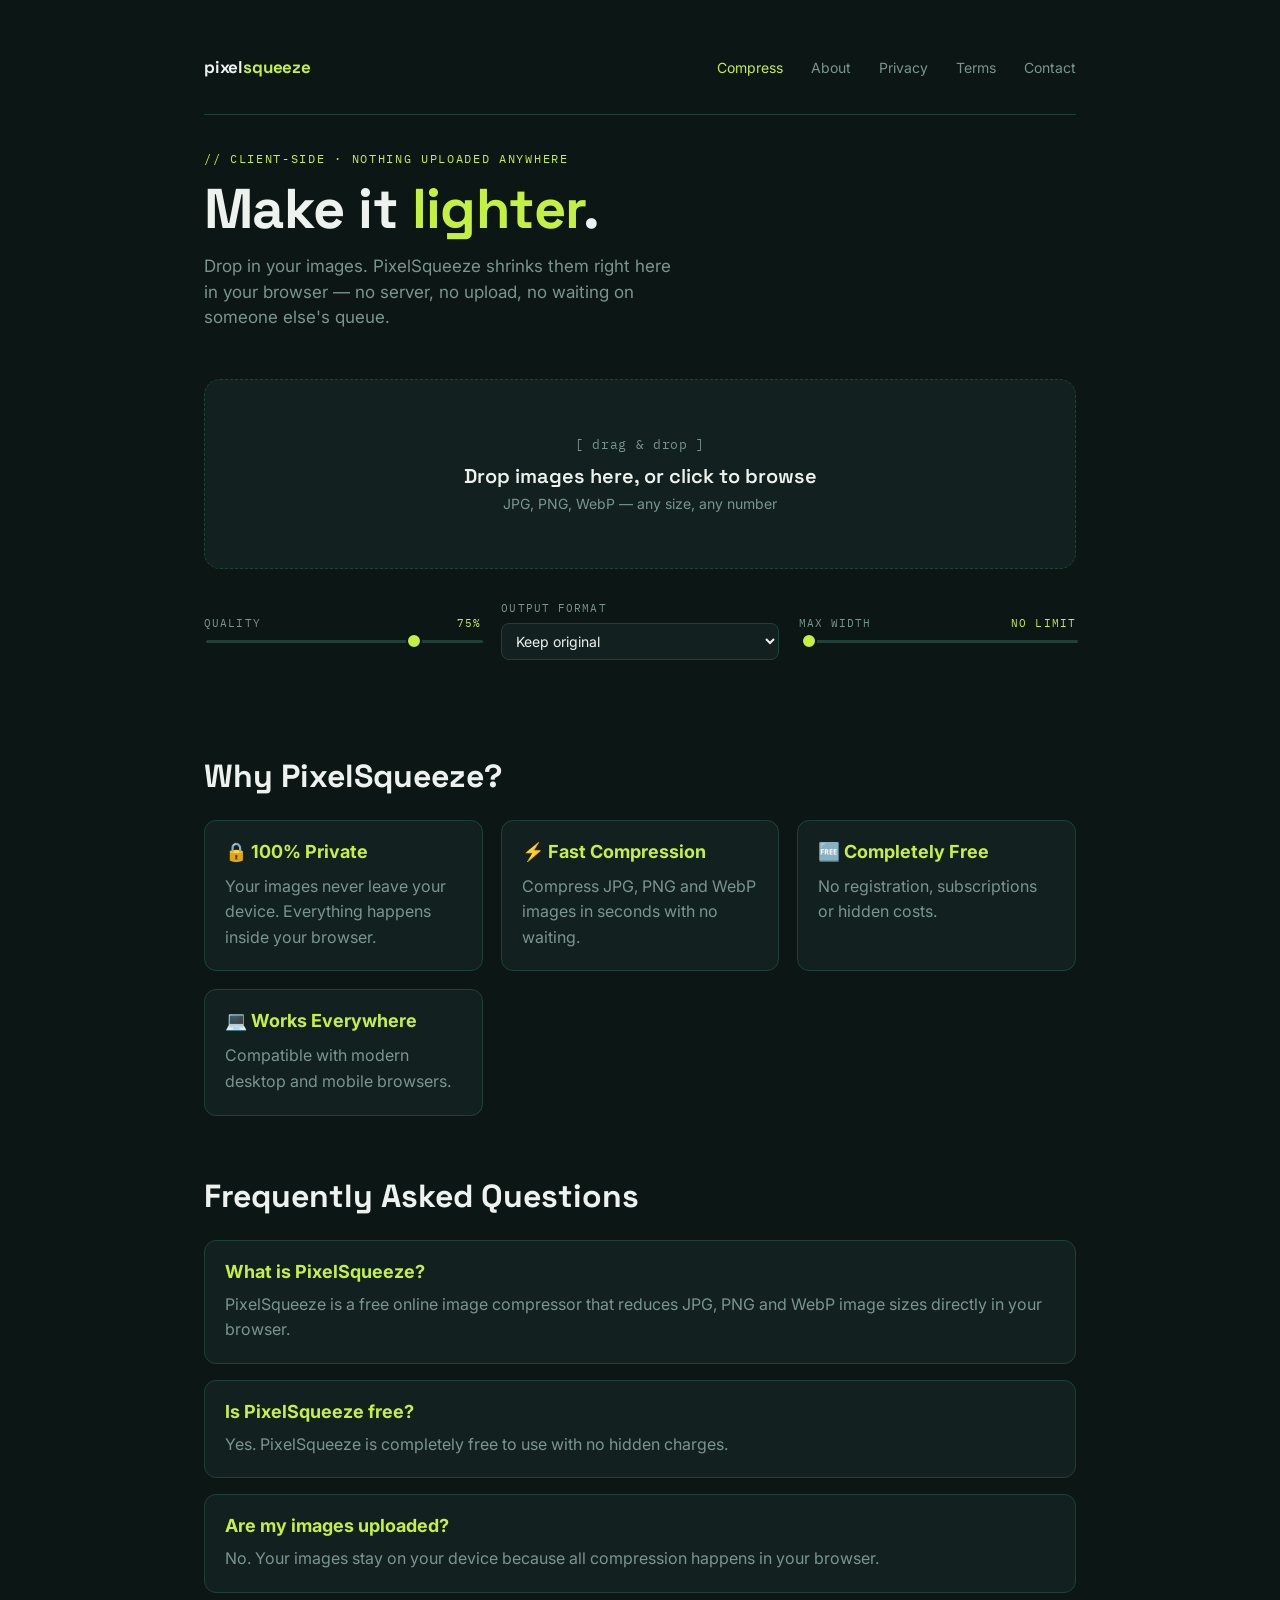
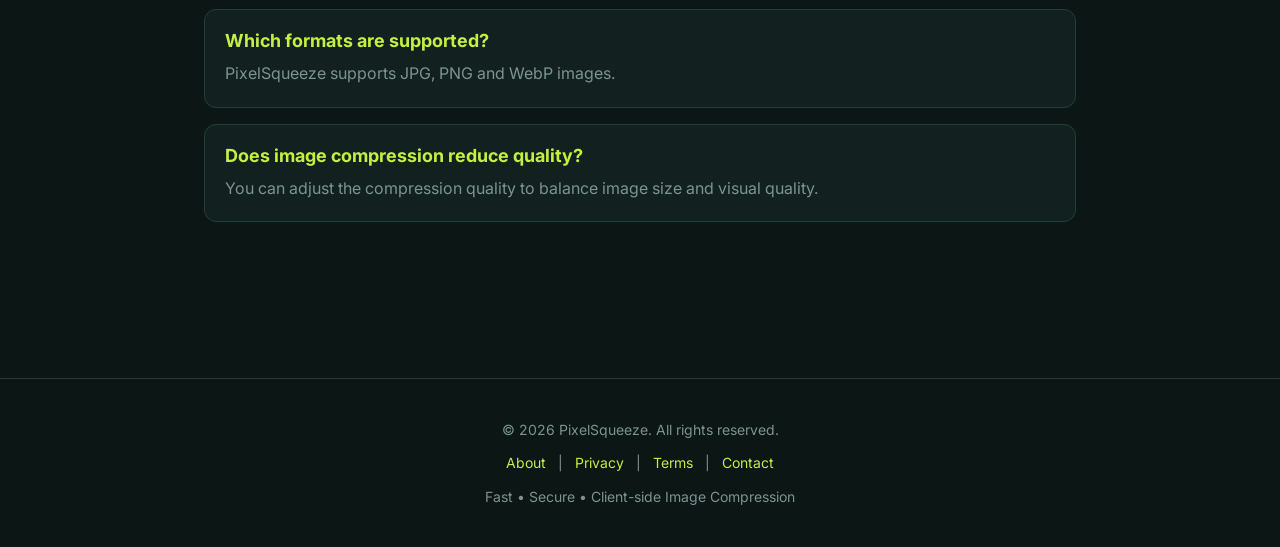
==== index.html @ 5112c1cd "Add Why PixelSqueeze section" ====
<!DOCTYPE html>
<html lang="en">
<head>
  <link rel="icon" type="image/png" href="favicon.png">
<meta charset="UTF-8">
<meta name="viewport" content="width=device-width, initial-scale=1.0">
<title>Free Image Compressor Online | Compress JPG, PNG & WebP - PixelSqueeze</title>
<meta name="description" content="Compress JPG, PNG and WebP images online for free. Fast, secure, client-side image compression with no uploads. Reduce image size instantly using PixelSqueeze.">
<meta name="keywords" content="image compressor, compress image, JPG compressor, PNG compressor, WebP compressor, online image compressor, free image compressor">

<meta name="robots" content="index, follow">

<link rel="canonical" href="https://pixelsqueeze.pages.dev/">
<meta property="og:title" content="Free Image Compressor Online | PixelSqueeze">
<meta property="og:description" content="Compress JPG, PNG & WebP images instantly. Free, secure, client-side image compression.">
<meta property="og:type" content="website">
<meta property="og:url" content="https://pixelsqueeze.pages.dev/">
<meta name="twitter:card" content="summary_large_image">
<meta name="twitter:title" content="Free Image Compressor Online | PixelSqueeze">
<meta name="twitter:description" content="Compress JPG, PNG & WebP images instantly. Free, secure, client-side image compression.">
<meta name="twitter:image" content="https://pixelsqueeze.pages.dev/og-image.png">


<link rel="preconnect" href="https://fonts.googleapis.com">
<link href="https://fonts.googleapis.com/css2?family=Space+Grotesk:wght@400;500;600;700&family=Inter:wght@400;500;600&family=IBM+Plex+Mono:wght@400;500;600&display=swap" rel="stylesheet">
  <!-- Google tag (gtag.js) -->
<script async src="https://www.googletagmanager.com/gtag/js?id=G-GS8LJPZ0DH"></script>
<script>
  window.dataLayer = window.dataLayer || [];
  function gtag(){dataLayer.push(arguments);}
  gtag('js', new Date());

  gtag('config', 'G-GS8LJPZ0DH');
</script>
<style>
  :root{
    --bg:#0b1615;
    --surface:#12211f;
    --surface-2:#182b28;
    --border:#22403a;
    --text:#eef2ee;
    --muted:#7c9490;
    --accent:#c4f042;
    --accent-dim:#8fae2e;
    --coral:#ff6b5e;
  }
  *{box-sizing:border-box;}
  html,body{margin:0;padding:0;}
  body{
    background:var(--bg);
    color:var(--text);
    font-family:'Inter',sans-serif;
    min-height:100vh;
    -webkit-font-smoothing:antialiased;
  }
  ::selection{background:var(--accent);color:#0b1615;}

  .wrap{max-width:920px;margin:0 auto;padding:56px 24px 80px;}

  nav{
    display:flex;
    justify-content:space-between;
    align-items:center;
    padding-bottom:36px;
    margin-bottom:36px;
    border-bottom:1px solid var(--border);
  }
  .brand{
    font-family:'Space Grotesk',sans-serif;
    font-weight:700;
    font-size:17px;
    letter-spacing:-0.01em;
    text-decoration:none;
    color:var(--text);
  }
  .brand span{color:var(--accent);}
  .nav-links{display:flex;gap:28px;}
  .nav-links a{
    color:var(--muted);
    text-decoration:none;
    font-size:14px;
    transition:color .15s ease;
  }
  .nav-links a:hover{color:var(--text);}
  .nav-links a.active{color:var(--accent);}

  header{margin-bottom:48px;}
  .eyebrow{
    font-family:'IBM Plex Mono',monospace;
    font-size:12px;
    letter-spacing:.14em;
    text-transform:uppercase;
    color:var(--accent);
    margin-bottom:14px;
  }
  h1{
    font-family:'Space Grotesk',sans-serif;
    font-weight:700;
    font-size:clamp(36px,6vw,56px);
    line-height:1.02;
    margin:0 0 14px;
    letter-spacing:-0.01em;
  }
  h1 em{
    font-style:normal;
    color:var(--accent);
  }
  .sub{
    color:var(--muted);
    font-size:17px;
    line-height:1.5;
    max-width:480px;
  }

  .dropzone{
    border:1.5px dashed var(--border);
    border-radius:16px;
    background:var(--surface);
    padding:56px 24px;
    text-align:center;
    cursor:pointer;
    transition:border-color .2s ease, background .2s ease;
    position:relative;
  }
  .dropzone.drag{
    border-color:var(--accent);
    background:var(--surface-2);
  }
  .dropzone input{display:none;}
  .drop-icon{
    font-family:'IBM Plex Mono',monospace;
    font-size:13px;
    color:var(--muted);
    letter-spacing:.05em;
  }
  .drop-title{
    font-family:'Space Grotesk',sans-serif;
    font-size:20px;
    font-weight:600;
    margin:10px 0 6px;
  }
  .drop-sub{color:var(--muted);font-size:14px;}

  .controls{
    display:flex;
    align-items:center;
    gap:20px;
    margin:32px 0 8px;
    flex-wrap:wrap;
  }
  .control-group{display:flex;flex-direction:column;gap:8px;flex:1;min-width:200px;}
  .control-label{
    font-family:'IBM Plex Mono',monospace;
    font-size:11px;
    text-transform:uppercase;
    letter-spacing:.1em;
    color:var(--muted);
    display:flex;
    justify-content:space-between;
  }
  .control-label span.val{color:var(--accent);}
  input[type=range]{
    -webkit-appearance:none;
    width:100%;
    height:3px;
    background:var(--border);
    border-radius:2px;
    outline:none;
  }
  input[type=range]::-webkit-slider-thumb{
    -webkit-appearance:none;
    width:16px;height:16px;
    border-radius:50%;
    background:var(--accent);
    cursor:pointer;
    border:2px solid var(--bg);
  }
  select{
    background:var(--surface);
    color:var(--text);
    border:1px solid var(--border);
    border-radius:8px;
    padding:8px 10px;
    font-family:'Inter',sans-serif;
    font-size:14px;
  }

  .results{margin-top:36px;display:flex;flex-direction:column;gap:14px;}

  .card{
    background:var(--surface);
    border:1px solid var(--border);
    border-radius:14px;
    padding:20px;
  }
  .card-top{
    display:flex;
    justify-content:space-between;
    align-items:flex-start;
    gap:16px;
    margin-bottom:14px;
  }
  .fname{
    font-size:14px;
    font-weight:500;
    word-break:break-all;
  }
  .fname-sub{color:var(--muted);font-size:12px;margin-top:2px;}

  .scale{
    display:flex;
    align-items:baseline;
    gap:10px;
    font-family:'IBM Plex Mono',monospace;
  }
  .scale .before{
    color:var(--muted);
    text-decoration:line-through;
    font-size:15px;
  }
  .scale .arrow{color:var(--muted);font-size:14px;}
  .scale .after{
    color:var(--accent);
    font-size:22px;
    font-weight:600;
  }
  .pct-badge{
    font-family:'IBM Plex Mono',monospace;
    font-size:12px;
    background:rgba(196,240,66,0.12);
    color:var(--accent);
    padding:4px 9px;
    border-radius:100px;
    white-space:nowrap;
  }

  .bar-track{
    height:8px;
    background:var(--border);
    border-radius:6px;
    overflow:hidden;
    margin-bottom:14px;
  }
  .bar-fill{
    height:100%;
    background:linear-gradient(90deg,var(--accent-dim),var(--accent));
    border-radius:6px;
    width:0%;
    transition:width 1s cubic-bezier(.16,1,.3,1);
  }

  .card-actions{display:flex;gap:10px;align-items:center;justify-content:space-between;}
  .status{
    font-family:'IBM Plex Mono',monospace;
    font-size:12px;
    color:var(--muted);
  }
  .status.working{color:var(--accent);}
  .status.working::after{
    content:'';
    display:inline-block;
    width:6px;height:6px;
    background:var(--accent);
    border-radius:50%;
    margin-left:6px;
    animation:pulse 1s infinite ease-in-out;
  }
  @keyframes pulse{0%,100%{opacity:.2;}50%{opacity:1;}}

  button.dl{
    background:var(--accent);
    color:#0b1615;
    border:none;
    border-radius:8px;
    padding:9px 16px;
    font-family:'Inter',sans-serif;
    font-weight:600;
    font-size:13px;
    cursor:pointer;
    transition:transform .12s ease;
  }
  button.dl:hover{transform:translateY(-1px);}
  button.dl:disabled{
    background:var(--border);
    color:var(--muted);
    cursor:not-allowed;
    transform:none;
  }

  .summary-bar{
    display:none;
    margin-top:28px;
    padding:18px 20px;
    background:var(--surface-2);
    border:1px solid var(--border);
    border-radius:14px;
    align-items:center;
    justify-content:space-between;
    flex-wrap:wrap;
    gap:12px;
  }
  .summary-bar.show{display:flex;}
  .summary-text{font-size:14px;color:var(--muted);}
  .summary-text b{color:var(--accent);font-family:'IBM Plex Mono',monospace;}
  .dl-all{
    background:transparent;
    border:1px solid var(--accent);
    color:var(--accent);
    border-radius:8px;
    padding:9px 16px;
    font-family:'Inter',sans-serif;
    font-weight:600;
    font-size:13px;
    cursor:pointer;
  }

 
  

  @media (prefers-reduced-motion: reduce){
    .bar-fill{transition:none;}
    .status.working::after{animation:none;}
  }
  .why{
  margin:60px 0;
}

.why h2{
  font-family:'Space Grotesk',sans-serif;
  font-size:32px;
  margin-bottom:24px;
}

.why-grid{
  display:grid;
  grid-template-columns:repeat(auto-fit,minmax(220px,1fr));
  gap:18px;
}

.why-card{
  background:var(--surface);
  border:1px solid var(--border);
  border-radius:12px;
  padding:20px;
}

.why-card h3{
  margin:0 0 12px;
  color:var(--accent);
  font-size:18px;
}

.why-card p{
  margin:0;
  color:var(--muted);
  line-height:1.6;
}
   .faq{
  margin-top:60px;
}

.faq h2{
  font-family:'Space Grotesk',sans-serif;
  font-size:32px;
  margin-bottom:24px;
}

.faq-item{
  background:var(--surface);
  border:1px solid var(--border);
  border-radius:12px;
  padding:20px;
  margin-bottom:16px;
}

.faq-item h3{
  margin:0 0 10px;
  color:var(--accent);
  font-size:18px;
}

.faq-item p{
  margin:0;
  color:var(--muted);
  line-height:1.6;
}
footer{
  margin-top:60px;
  padding:30px 20px;
  border-top:1px solid var(--border);
  text-align:center;
  color:var(--muted);
  font-size:14px;
  font-family:'Inter',sans-serif;
  line-height:1.8;
}

footer p{
  margin:8px 0;
}

footer a{
  color:var(--accent);
  text-decoration:none;
  margin:0 8px;
  transition:color .2s ease;
}

footer a:hover{
  color:#ffffff;
}

</style>
<script type="application/ld+json">
{
  "@context": "https://schema.org",
  "@type": "WebSite",
  "name": "PixelSqueeze",
  "url": "https://pixelsqueeze.pages.dev/",
  "description": "Free online image compressor for JPG, PNG and WebP images.",
  "potentialAction": {
    "@type": "SearchAction",
    "target": "https://pixelsqueeze.pages.dev/",
    "query-input": "required name=search_term_string"
  }
}
</script>
<meta property="og:title" content="PixelSqueeze - Free Image Compressor">
<meta property="og:description" content="Compress JPG, PNG and WebP images instantly. 100% client-side, secure and free.">
<meta property="og:image" content="https://pixelsqueeze.pages.dev/og-image.png">
<meta property="og:url" content="https://pixelsqueeze.pages.dev/">
<meta property="og:type" content="website">

<meta name="twitter:card" content="summary_large_image">
<meta name="twitter:title" content="PixelSqueeze - Free Image Compressor">
<meta name="twitter:description" content="Compress images instantly without uploading them.">
<meta name="twitter:image" content="https://pixelsqueeze.pages.dev/og-image.png">

</head>
<body>
<div class="wrap">

  <nav>
    <a href="index.html" class="brand">pixel<span>squeeze</span></a>
    <div class="nav-links">
      <a href="index.html" class="active">Compress</a>
      <a href="about.html">About</a>
      <a href="privacy.html">Privacy</a>
      <a href="terms.html">Terms</a>
      <a href="contact.html">Contact</a>
    </div>
  </nav>

  <header>
    <div class="eyebrow">// client-side · nothing uploaded anywhere</div>
    <h1>Make it <em>lighter</em>.</h1>
    <p class="sub">Drop in your images. PixelSqueeze shrinks them right here in your browser — no server, no upload, no waiting on someone else's queue.</p>
  </header>

  <div class="dropzone" id="dropzone">
    <input type="file" id="fileInput" accept="image/*" multiple>
    <div class="drop-icon">[ drag &amp; drop ]</div>
    <div class="drop-title">Drop images here, or click to browse</div>
    <div class="drop-sub">JPG, PNG, WebP — any size, any number</div>
  </div>

  <div class="controls">
    <div class="control-group">
      <label class="control-label">Quality <span class="val" id="qualityVal">75%</span></label>
      <input type="range" id="quality" min="10" max="95" value="75">
    </div>
    <div class="control-group">
      <label class="control-label">Output format</label>
      <select id="format">
        <option value="auto">Keep original</option>
        <option value="image/jpeg">JPG</option>
        <option value="image/webp">WebP</option>
        <option value="image/png">PNG</option>
      </select>
    </div>
    <div class="control-group">
      <label class="control-label">Max width <span class="val" id="widthVal">No limit</span></label>
      <input type="range" id="maxWidth" min="0" max="4000" step="100" value="0">
    </div>
  </div>

  <div class="results" id="results"></div>

  <div class="summary-bar" id="summaryBar">
    <div class="summary-text">Total saved: <b id="totalSaved">0 KB</b> across <b id="totalCount">0</b> images</div>
    <button class="dl-all" id="dlAll">Download all</button>
  </div>


  <section class="why">
  <h2>Why PixelSqueeze?</h2>

  <div class="why-grid">
    <div class="why-card">
      <h3>🔒 100% Private</h3>
      <p>Your images never leave your device. Everything happens inside your browser.</p>
    </div>

    <div class="why-card">
      <h3>⚡ Fast Compression</h3>
      <p>Compress JPG, PNG and WebP images in seconds with no waiting.</p>
    </div>

    <div class="why-card">
      <h3>🆓 Completely Free</h3>
      <p>No registration, subscriptions or hidden costs.</p>
    </div>

    <div class="why-card">
      <h3>💻 Works Everywhere</h3>
      <p>Compatible with modern desktop and mobile browsers.</p>
    </div>
  </div>
</section>

  <section class="faq">

  <h2>Frequently Asked Questions</h2>

  <div class="faq-item">
    <h3>What is PixelSqueeze?</h3>
    <p>PixelSqueeze is a free online image compressor that reduces JPG, PNG and WebP image sizes directly in your browser.</p>
  </div>

  <div class="faq-item">
    <h3>Is PixelSqueeze free?</h3>
    <p>Yes. PixelSqueeze is completely free to use with no hidden charges.</p>
  </div>

  <div class="faq-item">
    <h3>Are my images uploaded?</h3>
    <p>No. Your images stay on your device because all compression happens in your browser.</p>
  </div>

  <div class="faq-item">
    <h3>Which formats are supported?</h3>
    <p>PixelSqueeze supports JPG, PNG and WebP images.</p>
  </div>

  <div class="faq-item">
    <h3>Does image compression reduce quality?</h3>
    <p>You can adjust the compression quality to balance image size and visual quality.</p>
  </div>
</section>

</div>

<script>
const dropzone = document.getElementById('dropzone');
const fileInput = document.getElementById('fileInput');
const results = document.getElementById('results');
const qualitySlider = document.getElementById('quality');
const qualityVal = document.getElementById('qualityVal');
const formatSelect = document.getElementById('format');
const maxWidthSlider = document.getElementById('maxWidth');
const widthVal = document.getElementById('widthVal');
const summaryBar = document.getElementById('summaryBar');
const totalSaved = document.getElementById('totalSaved');
const totalCount = document.getElementById('totalCount');
const dlAll = document.getElementById('dlAll');

let processed = []; // {name, blob, url}

qualitySlider.addEventListener('input', () => {
  qualityVal.textContent = qualitySlider.value + '%';
});
maxWidthSlider.addEventListener('input', () => {
  widthVal.textContent = maxWidthSlider.value == 0 ? 'No limit' : maxWidthSlider.value + 'px';
});

dropzone.addEventListener('click', () => fileInput.click());
dropzone.addEventListener('dragover', e => { e.preventDefault(); dropzone.classList.add('drag'); });
dropzone.addEventListener('dragleave', () => dropzone.classList.remove('drag'));
dropzone.addEventListener('drop', e => {
  e.preventDefault();
  dropzone.classList.remove('drag');
  handleFiles(e.dataTransfer.files);
});
fileInput.addEventListener('change', e => handleFiles(e.target.files));

function formatBytes(bytes){
  if (bytes < 1024) return bytes + ' B';
  if (bytes < 1024*1024) return (bytes/1024).toFixed(1) + ' KB';
  return (bytes/(1024*1024)).toFixed(2) + ' MB';
}

function handleFiles(files){
  [...files].forEach(file => {
    if (!file.type.startsWith('image/')) return;
    createCard(file);
  });
}

function createCard(file){
  const card = document.createElement('div');
  card.className = 'card';
  const id = 'img_' + Math.random().toString(36).slice(2,9);
  card.id = id;
  card.innerHTML = `
    <div class="card-top">
      <div>
        <div class="fname">${file.name}</div>
        <div class="fname-sub">${file.type || 'image'}</div>
      </div>
      <div class="pct-badge" style="display:none">— %</div>
    </div>
    <div class="bar-track"><div class="bar-fill"></div></div>
    <div class="card-actions">
      <div class="status working">compressing</div>
      <button class="dl" disabled>Download</button>
    </div>
  `;
  results.prepend(card);
  compressImage(file, card);
}

function compressImage(file, card){
  const reader = new FileReader();
  reader.onload = e => {
    const img = new Image();
    img.onload = () => {
      let w = img.width, h = img.height;
      const maxW = parseInt(maxWidthSlider.value);
      if (maxW > 0 && w > maxW){
        h = Math.round(h * (maxW / w));
        w = maxW;
      }
      const canvas = document.createElement('canvas');
      canvas.width = w; canvas.height = h;
      const ctx = canvas.getContext('2d');
      ctx.drawImage(img, 0, 0, w, h);

      let outType = formatSelect.value;
      if (outType === 'auto') outType = file.type === 'image/png' ? 'image/png' : 'image/jpeg';
      const quality = outType === 'image/png' ? 1 : parseInt(qualitySlider.value) / 100;

      canvas.toBlob(blob => {
        if (!blob){
          updateCardError(card);
          return;
        }
        finishCard(card, file, blob);
      }, outType, quality);
    };
    img.onerror = () => updateCardError(card);
    img.src = e.target.result;
  };
  reader.readAsDataURL(file);
}

function updateCardError(card){
  card.querySelector('.status').textContent = 'failed to process';
  card.querySelector('.status').classList.remove('working');
}

function finishCard(card, file, blob){
  const before = file.size;
  const after = blob.size;
  const saved = Math.max(0, before - after);
  const pct = before > 0 ? Math.round((saved / before) * 100) : 0;
  const url = URL.createObjectURL(blob);

  card.querySelector('.card-top').innerHTML = `
    <div>
      <div class="fname">${file.name}</div>
      <div class="fname-sub scale">
        <span class="before">${formatBytes(before)}</span>
        <span class="arrow">→</span>
        <span class="after">${formatBytes(after)}</span>
      </div>
    </div>
    <div class="pct-badge">${pct > 0 ? '-' + pct + '%' : 'no change'}</div>
  `;
  const fill = card.querySelector('.bar-fill');
  requestAnimationFrame(() => {
    fill.style.width = Math.max(4, 100 - pct) + '%';
  });

  const status = card.querySelector('.status');
  status.textContent = 'ready';
  status.classList.remove('working');

  const btn = card.querySelector('.dl');
  btn.disabled = false;
  btn.textContent = 'Download';
  btn.addEventListener('click', () => {
    const a = document.createElement('a');
    a.href = url;
    const ext = blob.type.split('/')[1].replace('jpeg','jpg');
    const base = file.name.replace(/\.[^.]+$/, '');
    a.download = `${base}-compressed.${ext}`;
    a.click();
  });

  processed.push({name: file.name, blob, url, saved});
  updateSummary();
}

function updateSummary(){
  if (processed.length === 0) return;
  summaryBar.classList.add('show');
  totalCount.textContent = processed.length;
  const savedBytes = processed.reduce((sum, p) => sum + p.saved, 0);
  totalSaved.textContent = formatBytes(savedBytes);
}

dlAll.addEventListener('click', () => {
  processed.forEach(p => {
    const a = document.createElement('a');
    a.href = p.url;
    const ext = p.blob.type.split('/')[1].replace('jpeg','jpg');
    const base = p.name.replace(/\.[^.]+$/, '');
    a.download = `${base}-compressed.${ext}`;
    a.click();
  });
});
</script>
<script type="application/ld+json">
{
  "@context": "https://schema.org",
  "@type": "FAQPage",
  "mainEntity": [
    {
      "@type": "Question",
      "name": "What is PixelSqueeze?",
      "acceptedAnswer": {
        "@type": "Answer",
        "text": "PixelSqueeze is a free online image compressor that reduces JPG, PNG and WebP image sizes directly in your browser."
      }
    },
    {
      "@type": "Question",
      "name": "Is PixelSqueeze free?",
      "acceptedAnswer": {
        "@type": "Answer",
        "text": "Yes. PixelSqueeze is completely free to use with no hidden charges."
      }
    },
    {
      "@type": "Question",
      "name": "Are my images uploaded?",
      "acceptedAnswer": {
        "@type": "Answer",
        "text": "No. Your images stay on your device because all compression happens in your browser."
      }
    },
    {
      "@type": "Question",
      "name": "Which formats are supported?",
      "acceptedAnswer": {
        "@type": "Answer",
        "text": "PixelSqueeze supports JPG, PNG and WebP images."
      }
    },
    {
      "@type": "Question",
      "name": "Does image compression reduce quality?",
      "acceptedAnswer": {
        "@type": "Answer",
        "text": "You can adjust the compression quality to balance image size and visual quality."
      }
    }
  ]
}
</script>

<footer>
  <p>© 2026 PixelSqueeze. All rights reserved.</p>

  <p>
    <a href="about.html">About</a> |
    <a href="privacy.html">Privacy</a> |
    <a href="terms.html">Terms</a> |
    <a href="contact.html">Contact</a>
  </p>

  <p>Fast • Secure • Client-side Image Compression</p>
</footer>

</body>
</html>
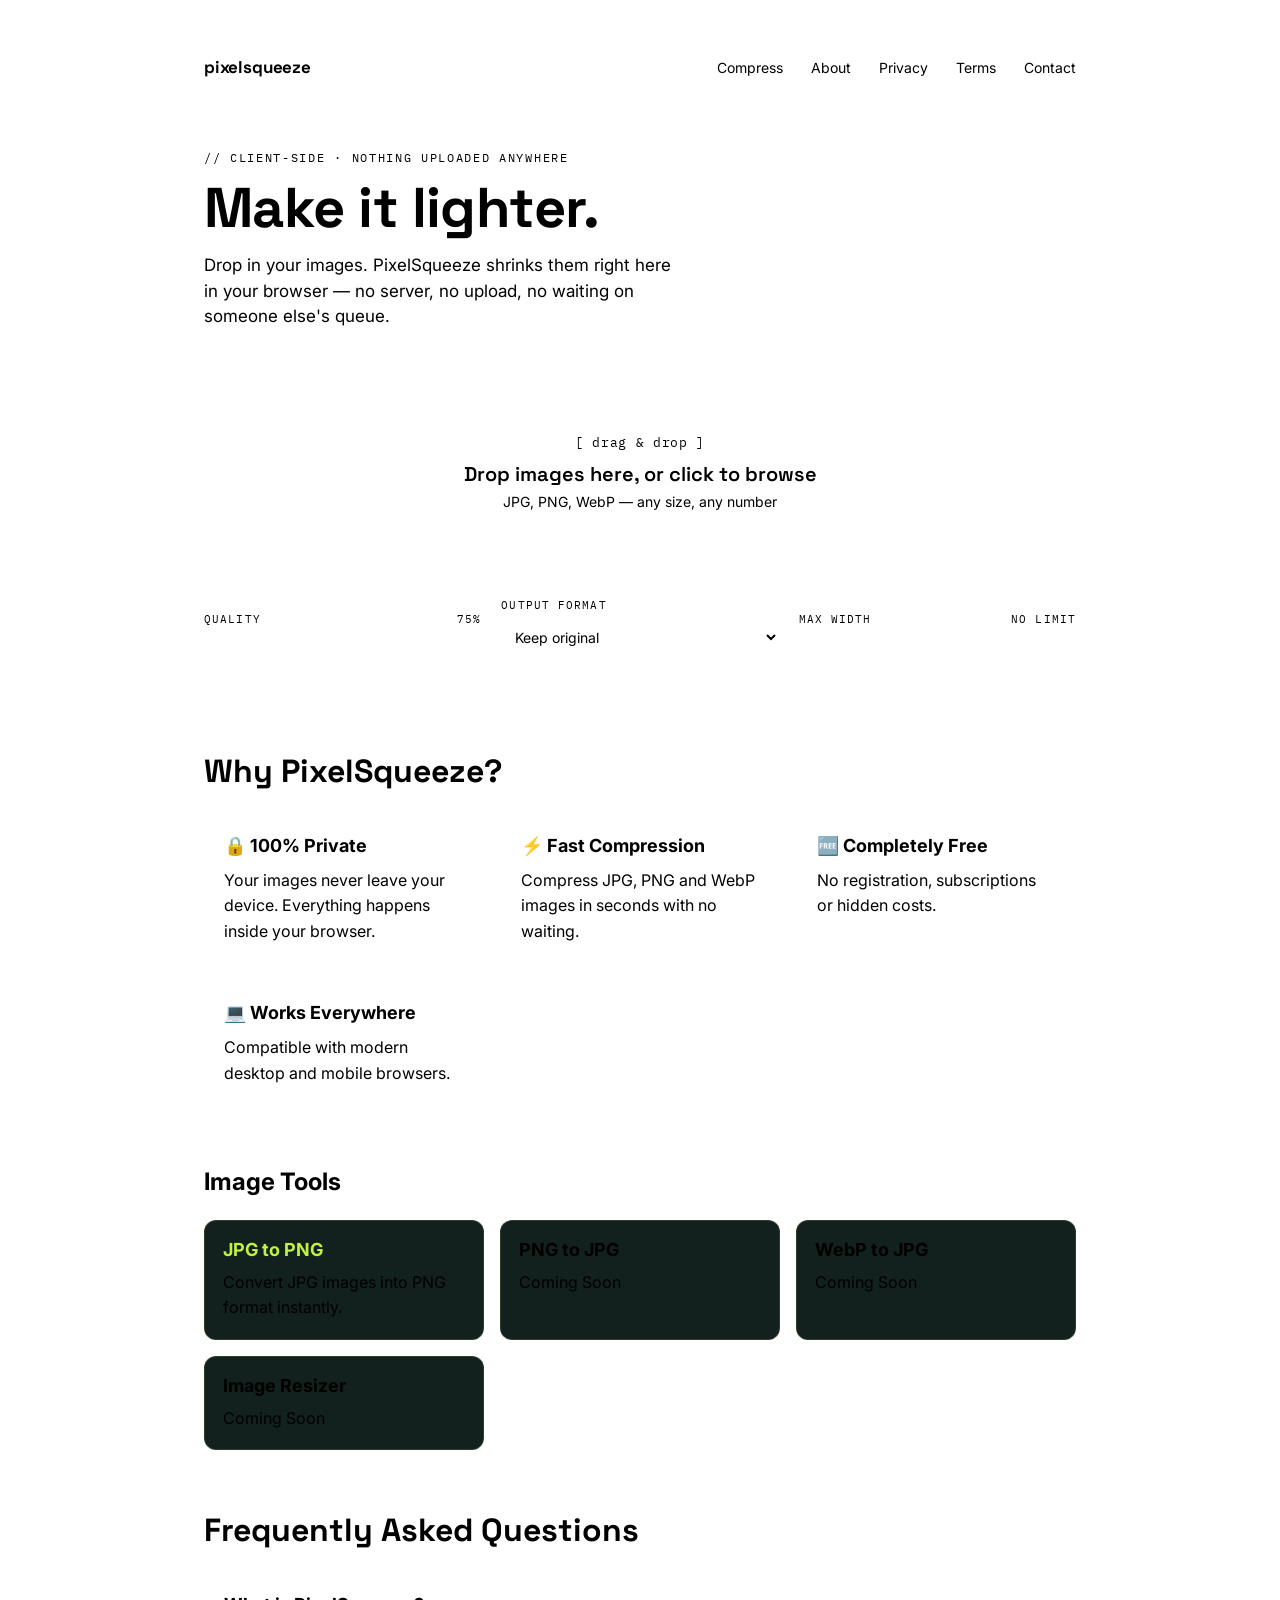
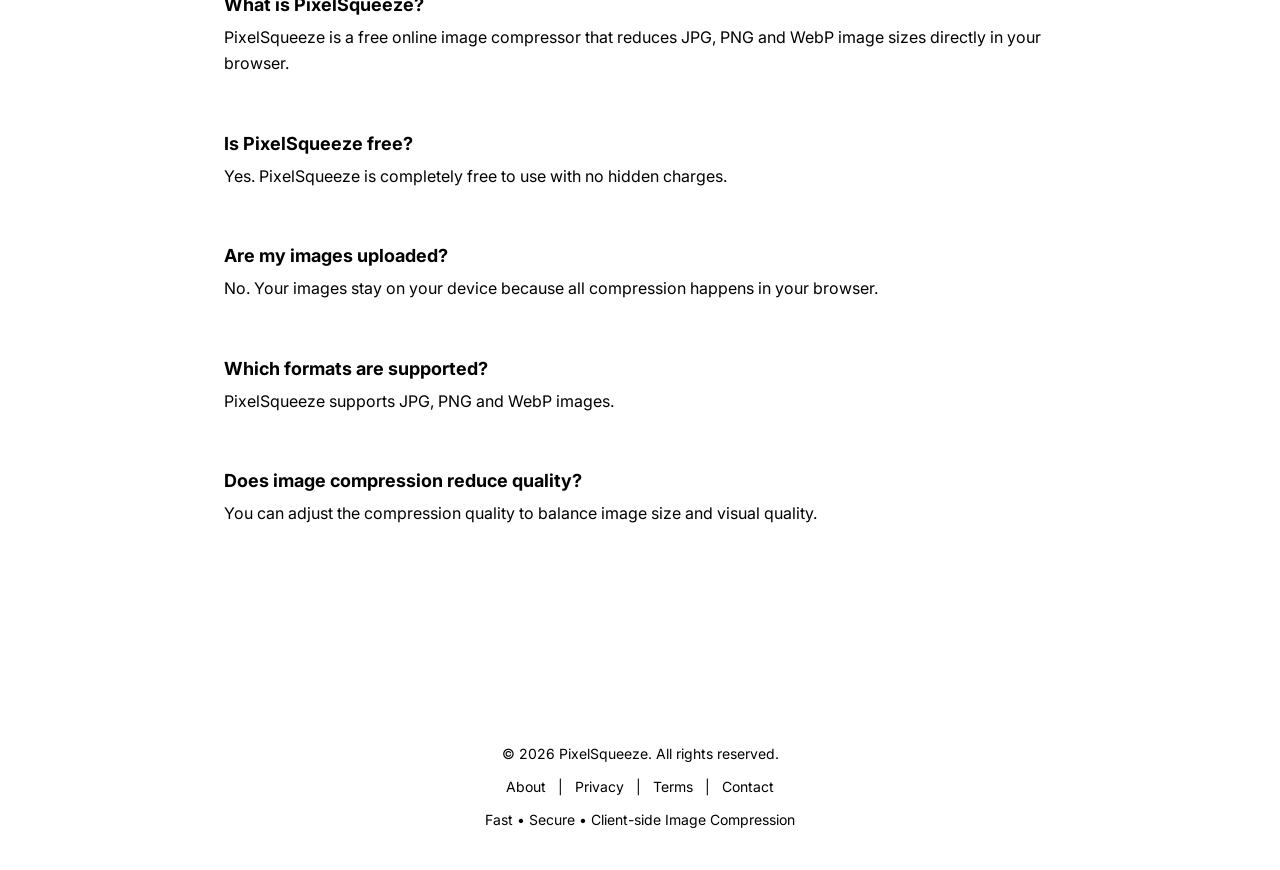
==== commit 491f8c3d: "Fixed CSS and added Image Tools section" ====
--- a/index.html
+++ b/index.html
@@ -3,6 +3,7 @@
 <head>
   <link rel="icon" type="image/png" href="favicon.png">
 <meta charset="UTF-8">
+
 <meta name="viewport" content="width=device-width, initial-scale=1.0">
 <title>Free Image Compressor Online | Compress JPG, PNG & WebP - PixelSqueeze</title>
 <meta name="description" content="Compress JPG, PNG and WebP images online for free. Fast, secure, client-side image compression with no uploads. Reduce image size instantly using PixelSqueeze.">
@@ -32,385 +33,7 @@
 
   gtag('config', 'G-GS8LJPZ0DH');
 </script>
-<style>
-  :root{
-    --bg:#0b1615;
-    --surface:#12211f;
-    --surface-2:#182b28;
-    --border:#22403a;
-    --text:#eef2ee;
-    --muted:#7c9490;
-    --accent:#c4f042;
-    --accent-dim:#8fae2e;
-    --coral:#ff6b5e;
-  }
-  *{box-sizing:border-box;}
-  html,body{margin:0;padding:0;}
-  body{
-    background:var(--bg);
-    color:var(--text);
-    font-family:'Inter',sans-serif;
-    min-height:100vh;
-    -webkit-font-smoothing:antialiased;
-  }
-  ::selection{background:var(--accent);color:#0b1615;}
-
-  .wrap{max-width:920px;margin:0 auto;padding:56px 24px 80px;}
-
-  nav{
-    display:flex;
-    justify-content:space-between;
-    align-items:center;
-    padding-bottom:36px;
-    margin-bottom:36px;
-    border-bottom:1px solid var(--border);
-  }
-  .brand{
-    font-family:'Space Grotesk',sans-serif;
-    font-weight:700;
-    font-size:17px;
-    letter-spacing:-0.01em;
-    text-decoration:none;
-    color:var(--text);
-  }
-  .brand span{color:var(--accent);}
-  .nav-links{display:flex;gap:28px;}
-  .nav-links a{
-    color:var(--muted);
-    text-decoration:none;
-    font-size:14px;
-    transition:color .15s ease;
-  }
-  .nav-links a:hover{color:var(--text);}
-  .nav-links a.active{color:var(--accent);}
-
-  header{margin-bottom:48px;}
-  .eyebrow{
-    font-family:'IBM Plex Mono',monospace;
-    font-size:12px;
-    letter-spacing:.14em;
-    text-transform:uppercase;
-    color:var(--accent);
-    margin-bottom:14px;
-  }
-  h1{
-    font-family:'Space Grotesk',sans-serif;
-    font-weight:700;
-    font-size:clamp(36px,6vw,56px);
-    line-height:1.02;
-    margin:0 0 14px;
-    letter-spacing:-0.01em;
-  }
-  h1 em{
-    font-style:normal;
-    color:var(--accent);
-  }
-  .sub{
-    color:var(--muted);
-    font-size:17px;
-    line-height:1.5;
-    max-width:480px;
-  }
-
-  .dropzone{
-    border:1.5px dashed var(--border);
-    border-radius:16px;
-    background:var(--surface);
-    padding:56px 24px;
-    text-align:center;
-    cursor:pointer;
-    transition:border-color .2s ease, background .2s ease;
-    position:relative;
-  }
-  .dropzone.drag{
-    border-color:var(--accent);
-    background:var(--surface-2);
-  }
-  .dropzone input{display:none;}
-  .drop-icon{
-    font-family:'IBM Plex Mono',monospace;
-    font-size:13px;
-    color:var(--muted);
-    letter-spacing:.05em;
-  }
-  .drop-title{
-    font-family:'Space Grotesk',sans-serif;
-    font-size:20px;
-    font-weight:600;
-    margin:10px 0 6px;
-  }
-  .drop-sub{color:var(--muted);font-size:14px;}
-
-  .controls{
-    display:flex;
-    align-items:center;
-    gap:20px;
-    margin:32px 0 8px;
-    flex-wrap:wrap;
-  }
-  .control-group{display:flex;flex-direction:column;gap:8px;flex:1;min-width:200px;}
-  .control-label{
-    font-family:'IBM Plex Mono',monospace;
-    font-size:11px;
-    text-transform:uppercase;
-    letter-spacing:.1em;
-    color:var(--muted);
-    display:flex;
-    justify-content:space-between;
-  }
-  .control-label span.val{color:var(--accent);}
-  input[type=range]{
-    -webkit-appearance:none;
-    width:100%;
-    height:3px;
-    background:var(--border);
-    border-radius:2px;
-    outline:none;
-  }
-  input[type=range]::-webkit-slider-thumb{
-    -webkit-appearance:none;
-    width:16px;height:16px;
-    border-radius:50%;
-    background:var(--accent);
-    cursor:pointer;
-    border:2px solid var(--bg);
-  }
-  select{
-    background:var(--surface);
-    color:var(--text);
-    border:1px solid var(--border);
-    border-radius:8px;
-    padding:8px 10px;
-    font-family:'Inter',sans-serif;
-    font-size:14px;
-  }
-
-  .results{margin-top:36px;display:flex;flex-direction:column;gap:14px;}
-
-  .card{
-    background:var(--surface);
-    border:1px solid var(--border);
-    border-radius:14px;
-    padding:20px;
-  }
-  .card-top{
-    display:flex;
-    justify-content:space-between;
-    align-items:flex-start;
-    gap:16px;
-    margin-bottom:14px;
-  }
-  .fname{
-    font-size:14px;
-    font-weight:500;
-    word-break:break-all;
-  }
-  .fname-sub{color:var(--muted);font-size:12px;margin-top:2px;}
-
-  .scale{
-    display:flex;
-    align-items:baseline;
-    gap:10px;
-    font-family:'IBM Plex Mono',monospace;
-  }
-  .scale .before{
-    color:var(--muted);
-    text-decoration:line-through;
-    font-size:15px;
-  }
-  .scale .arrow{color:var(--muted);font-size:14px;}
-  .scale .after{
-    color:var(--accent);
-    font-size:22px;
-    font-weight:600;
-  }
-  .pct-badge{
-    font-family:'IBM Plex Mono',monospace;
-    font-size:12px;
-    background:rgba(196,240,66,0.12);
-    color:var(--accent);
-    padding:4px 9px;
-    border-radius:100px;
-    white-space:nowrap;
-  }
-
-  .bar-track{
-    height:8px;
-    background:var(--border);
-    border-radius:6px;
-    overflow:hidden;
-    margin-bottom:14px;
-  }
-  .bar-fill{
-    height:100%;
-    background:linear-gradient(90deg,var(--accent-dim),var(--accent));
-    border-radius:6px;
-    width:0%;
-    transition:width 1s cubic-bezier(.16,1,.3,1);
-  }
-
-  .card-actions{display:flex;gap:10px;align-items:center;justify-content:space-between;}
-  .status{
-    font-family:'IBM Plex Mono',monospace;
-    font-size:12px;
-    color:var(--muted);
-  }
-  .status.working{color:var(--accent);}
-  .status.working::after{
-    content:'';
-    display:inline-block;
-    width:6px;height:6px;
-    background:var(--accent);
-    border-radius:50%;
-    margin-left:6px;
-    animation:pulse 1s infinite ease-in-out;
-  }
-  @keyframes pulse{0%,100%{opacity:.2;}50%{opacity:1;}}
-
-  button.dl{
-    background:var(--accent);
-    color:#0b1615;
-    border:none;
-    border-radius:8px;
-    padding:9px 16px;
-    font-family:'Inter',sans-serif;
-    font-weight:600;
-    font-size:13px;
-    cursor:pointer;
-    transition:transform .12s ease;
-  }
-  button.dl:hover{transform:translateY(-1px);}
-  button.dl:disabled{
-    background:var(--border);
-    color:var(--muted);
-    cursor:not-allowed;
-    transform:none;
-  }
-
-  .summary-bar{
-    display:none;
-    margin-top:28px;
-    padding:18px 20px;
-    background:var(--surface-2);
-    border:1px solid var(--border);
-    border-radius:14px;
-    align-items:center;
-    justify-content:space-between;
-    flex-wrap:wrap;
-    gap:12px;
-  }
-  .summary-bar.show{display:flex;}
-  .summary-text{font-size:14px;color:var(--muted);}
-  .summary-text b{color:var(--accent);font-family:'IBM Plex Mono',monospace;}
-  .dl-all{
-    background:transparent;
-    border:1px solid var(--accent);
-    color:var(--accent);
-    border-radius:8px;
-    padding:9px 16px;
-    font-family:'Inter',sans-serif;
-    font-weight:600;
-    font-size:13px;
-    cursor:pointer;
-  }
-
- 
-  
-
-  @media (prefers-reduced-motion: reduce){
-    .bar-fill{transition:none;}
-    .status.working::after{animation:none;}
-  }
-  .why{
-  margin:60px 0;
-}
-
-.why h2{
-  font-family:'Space Grotesk',sans-serif;
-  font-size:32px;
-  margin-bottom:24px;
-}
-
-.why-grid{
-  display:grid;
-  grid-template-columns:repeat(auto-fit,minmax(220px,1fr));
-  gap:18px;
-}
-
-.why-card{
-  background:var(--surface);
-  border:1px solid var(--border);
-  border-radius:12px;
-  padding:20px;
-}
-
-.why-card h3{
-  margin:0 0 12px;
-  color:var(--accent);
-  font-size:18px;
-}
-
-.why-card p{
-  margin:0;
-  color:var(--muted);
-  line-height:1.6;
-}
-   .faq{
-  margin-top:60px;
-}
-
-.faq h2{
-  font-family:'Space Grotesk',sans-serif;
-  font-size:32px;
-  margin-bottom:24px;
-}
-
-.faq-item{
-  background:var(--surface);
-  border:1px solid var(--border);
-  border-radius:12px;
-  padding:20px;
-  margin-bottom:16px;
-}
-
-.faq-item h3{
-  margin:0 0 10px;
-  color:var(--accent);
-  font-size:18px;
-}
-
-.faq-item p{
-  margin:0;
-  color:var(--muted);
-  line-height:1.6;
-}
-footer{
-  margin-top:60px;
-  padding:30px 20px;
-  border-top:1px solid var(--border);
-  text-align:center;
-  color:var(--muted);
-  font-size:14px;
-  font-family:'Inter',sans-serif;
-  line-height:1.8;
-}
-
-footer p{
-  margin:8px 0;
-}
-
-footer a{
-  color:var(--accent);
-  text-decoration:none;
-  margin:0 8px;
-  transition:color .2s ease;
-}
-
-footer a:hover{
-  color:#ffffff;
-}
-
-</style>
+
 <script type="application/ld+json">
 {
   "@context": "https://schema.org",
@@ -436,6 +59,7 @@
 <meta name="twitter:description" content="Compress images instantly without uploading them.">
 <meta name="twitter:image" content="https://pixelsqueeze.pages.dev/og-image.png">
 
+<link rel="stylesheet" href="assets/css/style.css">
 </head>
 <body>
 <div class="wrap">
@@ -448,6 +72,7 @@
       <a href="privacy.html">Privacy</a>
       <a href="terms.html">Terms</a>
       <a href="contact.html">Contact</a>
+      
     </div>
   </nav>
 
@@ -470,6 +95,7 @@
       <input type="range" id="quality" min="10" max="95" value="75">
     </div>
     <div class="control-group">
+
       <label class="control-label">Output format</label>
       <select id="format">
         <option value="auto">Keep original</option>
@@ -516,6 +142,33 @@
       <p>Compatible with modern desktop and mobile browsers.</p>
     </div>
   </div>
+</section> 
+<section class="tools">
+  <h2>Image Tools</h2>
+
+  <div class="why-grid">
+
+    <div class="why-card">
+      <h3><a href="jpg-to-png.html">JPG to PNG</a></h3>
+      <p>Convert JPG images into PNG format instantly.</p>
+    </div>
+
+    <div class="why-card">
+      <h3>PNG to JPG</h3>
+      <p>Coming Soon</p>
+    </div>
+
+    <div class="why-card">
+      <h3>WebP to JPG</h3>
+      <p>Coming Soon</p>
+    </div>
+
+    <div class="why-card">
+      <h3>Image Resizer</h3>
+      <p>Coming Soon</p>
+    </div>
+
+  </div>
 </section>
 
   <section class="faq">
@@ -548,178 +201,11 @@
   </div>
 </section>
 
+
+
+
+
 </div>
-
-<script>
-const dropzone = document.getElementById('dropzone');
-const fileInput = document.getElementById('fileInput');
-const results = document.getElementById('results');
-const qualitySlider = document.getElementById('quality');
-const qualityVal = document.getElementById('qualityVal');
-const formatSelect = document.getElementById('format');
-const maxWidthSlider = document.getElementById('maxWidth');
-const widthVal = document.getElementById('widthVal');
-const summaryBar = document.getElementById('summaryBar');
-const totalSaved = document.getElementById('totalSaved');
-const totalCount = document.getElementById('totalCount');
-const dlAll = document.getElementById('dlAll');
-
-let processed = []; // {name, blob, url}
-
-qualitySlider.addEventListener('input', () => {
-  qualityVal.textContent = qualitySlider.value + '%';
-});
-maxWidthSlider.addEventListener('input', () => {
-  widthVal.textContent = maxWidthSlider.value == 0 ? 'No limit' : maxWidthSlider.value + 'px';
-});
-
-dropzone.addEventListener('click', () => fileInput.click());
-dropzone.addEventListener('dragover', e => { e.preventDefault(); dropzone.classList.add('drag'); });
-dropzone.addEventListener('dragleave', () => dropzone.classList.remove('drag'));
-dropzone.addEventListener('drop', e => {
-  e.preventDefault();
-  dropzone.classList.remove('drag');
-  handleFiles(e.dataTransfer.files);
-});
-fileInput.addEventListener('change', e => handleFiles(e.target.files));
-
-function formatBytes(bytes){
-  if (bytes < 1024) return bytes + ' B';
-  if (bytes < 1024*1024) return (bytes/1024).toFixed(1) + ' KB';
-  return (bytes/(1024*1024)).toFixed(2) + ' MB';
-}
-
-function handleFiles(files){
-  [...files].forEach(file => {
-    if (!file.type.startsWith('image/')) return;
-    createCard(file);
-  });
-}
-
-function createCard(file){
-  const card = document.createElement('div');
-  card.className = 'card';
-  const id = 'img_' + Math.random().toString(36).slice(2,9);
-  card.id = id;
-  card.innerHTML = `
-    <div class="card-top">
-      <div>
-        <div class="fname">${file.name}</div>
-        <div class="fname-sub">${file.type || 'image'}</div>
-      </div>
-      <div class="pct-badge" style="display:none">— %</div>
-    </div>
-    <div class="bar-track"><div class="bar-fill"></div></div>
-    <div class="card-actions">
-      <div class="status working">compressing</div>
-      <button class="dl" disabled>Download</button>
-    </div>
-  `;
-  results.prepend(card);
-  compressImage(file, card);
-}
-
-function compressImage(file, card){
-  const reader = new FileReader();
-  reader.onload = e => {
-    const img = new Image();
-    img.onload = () => {
-      let w = img.width, h = img.height;
-      const maxW = parseInt(maxWidthSlider.value);
-      if (maxW > 0 && w > maxW){
-        h = Math.round(h * (maxW / w));
-        w = maxW;
-      }
-      const canvas = document.createElement('canvas');
-      canvas.width = w; canvas.height = h;
-      const ctx = canvas.getContext('2d');
-      ctx.drawImage(img, 0, 0, w, h);
-
-      let outType = formatSelect.value;
-      if (outType === 'auto') outType = file.type === 'image/png' ? 'image/png' : 'image/jpeg';
-      const quality = outType === 'image/png' ? 1 : parseInt(qualitySlider.value) / 100;
-
-      canvas.toBlob(blob => {
-        if (!blob){
-          updateCardError(card);
-          return;
-        }
-        finishCard(card, file, blob);
-      }, outType, quality);
-    };
-    img.onerror = () => updateCardError(card);
-    img.src = e.target.result;
-  };
-  reader.readAsDataURL(file);
-}
-
-function updateCardError(card){
-  card.querySelector('.status').textContent = 'failed to process';
-  card.querySelector('.status').classList.remove('working');
-}
-
-function finishCard(card, file, blob){
-  const before = file.size;
-  const after = blob.size;
-  const saved = Math.max(0, before - after);
-  const pct = before > 0 ? Math.round((saved / before) * 100) : 0;
-  const url = URL.createObjectURL(blob);
-
-  card.querySelector('.card-top').innerHTML = `
-    <div>
-      <div class="fname">${file.name}</div>
-      <div class="fname-sub scale">
-        <span class="before">${formatBytes(before)}</span>
-        <span class="arrow">→</span>
-        <span class="after">${formatBytes(after)}</span>
-      </div>
-    </div>
-    <div class="pct-badge">${pct > 0 ? '-' + pct + '%' : 'no change'}</div>
-  `;
-  const fill = card.querySelector('.bar-fill');
-  requestAnimationFrame(() => {
-    fill.style.width = Math.max(4, 100 - pct) + '%';
-  });
-
-  const status = card.querySelector('.status');
-  status.textContent = 'ready';
-  status.classList.remove('working');
-
-  const btn = card.querySelector('.dl');
-  btn.disabled = false;
-  btn.textContent = 'Download';
-  btn.addEventListener('click', () => {
-    const a = document.createElement('a');
-    a.href = url;
-    const ext = blob.type.split('/')[1].replace('jpeg','jpg');
-    const base = file.name.replace(/\.[^.]+$/, '');
-    a.download = `${base}-compressed.${ext}`;
-    a.click();
-  });
-
-  processed.push({name: file.name, blob, url, saved});
-  updateSummary();
-}
-
-function updateSummary(){
-  if (processed.length === 0) return;
-  summaryBar.classList.add('show');
-  totalCount.textContent = processed.length;
-  const savedBytes = processed.reduce((sum, p) => sum + p.saved, 0);
-  totalSaved.textContent = formatBytes(savedBytes);
-}
-
-dlAll.addEventListener('click', () => {
-  processed.forEach(p => {
-    const a = document.createElement('a');
-    a.href = p.url;
-    const ext = p.blob.type.split('/')[1].replace('jpeg','jpg');
-    const base = p.name.replace(/\.[^.]+$/, '');
-    a.download = `${base}-compressed.${ext}`;
-    a.click();
-  });
-});
-</script>
 <script type="application/ld+json">
 {
   "@context": "https://schema.org",
@@ -782,5 +268,8 @@
   <p>Fast • Secure • Client-side Image Compression</p>
 </footer>
 
+<script src="assets/js/main.js"></script>
 </body>
 </html>
+
+
--- a/assets/css/style.css
+++ b/assets/css/style.css
@@ -0,0 +1,413 @@
+<style>
+  :root{
+    --bg:#0b1615;
+    --surface:#12211f;
+    --surface-2:#182b28;
+    --border:#22403a;
+    --text:#eef2ee;
+    --muted:#7c9490;
+    --accent:#c4f042;
+    --accent-dim:#8fae2e;
+    --coral:#ff6b5e;
+  }
+  *{box-sizing:border-box;}
+  html,body{margin:0;padding:0;}
+  body{
+    background:var(--bg);
+    color:var(--text);
+    font-family:'Inter',sans-serif;
+    min-height:100vh;
+    -webkit-font-smoothing:antialiased;
+  }
+  ::selection{background:var(--accent);color:#0b1615;}
+
+  .wrap{max-width:920px;margin:0 auto;padding:56px 24px 80px;}
+
+  nav{
+    display:flex;
+    justify-content:space-between;
+    align-items:center;
+    padding-bottom:36px;
+    margin-bottom:36px;
+    border-bottom:1px solid var(--border);
+  }
+  .brand{
+    font-family:'Space Grotesk',sans-serif;
+    font-weight:700;
+    font-size:17px;
+    letter-spacing:-0.01em;
+    text-decoration:none;
+    color:var(--text);
+  }
+  .brand span{color:var(--accent);}
+  .nav-links{display:flex;gap:28px;}
+  .nav-links a{
+    color:var(--muted);
+    text-decoration:none;
+    font-size:14px;
+    transition:color .15s ease;
+  }
+  .nav-links a:hover{color:var(--text);}
+  .nav-links a.active{color:var(--accent);}
+
+  header{margin-bottom:48px;}
+  .eyebrow{
+    font-family:'IBM Plex Mono',monospace;
+    font-size:12px;
+    letter-spacing:.14em;
+    text-transform:uppercase;
+    color:var(--accent);
+    margin-bottom:14px;
+  }
+  h1{
+    font-family:'Space Grotesk',sans-serif;
+    font-weight:700;
+    font-size:clamp(36px,6vw,56px);
+    line-height:1.02;
+    margin:0 0 14px;
+    letter-spacing:-0.01em;
+  }
+  h1 em{
+    font-style:normal;
+    color:var(--accent);
+  }
+  .sub{
+    color:var(--muted);
+    font-size:17px;
+    line-height:1.5;
+    max-width:480px;
+  }
+
+  .dropzone{
+    border:1.5px dashed var(--border);
+    border-radius:16px;
+    background:var(--surface);
+    padding:56px 24px;
+    text-align:center;
+    cursor:pointer;
+    transition:border-color .2s ease, background .2s ease;
+    position:relative;
+  }
+  .dropzone.drag{
+    border-color:var(--accent);
+    background:var(--surface-2);
+  }
+  .dropzone input{display:none;}
+  .drop-icon{
+    font-family:'IBM Plex Mono',monospace;
+    font-size:13px;
+    color:var(--muted);
+    letter-spacing:.05em;
+  }
+  .drop-title{
+    font-family:'Space Grotesk',sans-serif;
+    font-size:20px;
+    font-weight:600;
+    margin:10px 0 6px;
+  }
+  .drop-sub{color:var(--muted);font-size:14px;}
+
+  .controls{
+    display:flex;
+    align-items:center;
+    gap:20px;
+    margin:32px 0 8px;
+    flex-wrap:wrap;
+  }
+  .control-group{display:flex;flex-direction:column;gap:8px;flex:1;min-width:200px;}
+  .control-label{
+    font-family:'IBM Plex Mono',monospace;
+    font-size:11px;
+    text-transform:uppercase;
+    letter-spacing:.1em;
+    color:var(--muted);
+    display:flex;
+    justify-content:space-between;
+  }
+  .control-label span.val{color:var(--accent);}
+  input[type=range]{
+    -webkit-appearance:none;
+    width:100%;
+    height:3px;
+    background:var(--border);
+    border-radius:2px;
+    outline:none;
+  }
+  input[type=range]::-webkit-slider-thumb{
+    -webkit-appearance:none;
+    width:16px;height:16px;
+    border-radius:50%;
+    background:var(--accent);
+    cursor:pointer;
+    border:2px solid var(--bg);
+  }
+  select{
+    background:var(--surface);
+    color:var(--text);
+    border:1px solid var(--border);
+    border-radius:8px;
+    padding:8px 10px;
+    font-family:'Inter',sans-serif;
+    font-size:14px;
+  }
+
+  .results{margin-top:36px;display:flex;flex-direction:column;gap:14px;}
+
+  .card{
+    background:var(--surface);
+    border:1px solid var(--border);
+    border-radius:14px;
+    padding:20px;
+  }
+  .card-top{
+    display:flex;
+    justify-content:space-between;
+    align-items:flex-start;
+    gap:16px;
+    margin-bottom:14px;
+  }
+  .fname{
+    font-size:14px;
+    font-weight:500;
+    word-break:break-all;
+  }
+  .fname-sub{color:var(--muted);font-size:12px;margin-top:2px;}
+
+  .scale{
+    display:flex;
+    align-items:baseline;
+    gap:10px;
+    font-family:'IBM Plex Mono',monospace;
+  }
+  .scale .before{
+    color:var(--muted);
+    text-decoration:line-through;
+    font-size:15px;
+  }
+  .scale .arrow{color:var(--muted);font-size:14px;}
+  .scale .after{
+    color:var(--accent);
+    font-size:22px;
+    font-weight:600;
+  }
+  .pct-badge{
+    font-family:'IBM Plex Mono',monospace;
+    font-size:12px;
+    background:rgba(196,240,66,0.12);
+    color:var(--accent);
+    padding:4px 9px;
+    border-radius:100px;
+    white-space:nowrap;
+  }
+
+  .bar-track{
+    height:8px;
+    background:var(--border);
+    border-radius:6px;
+    overflow:hidden;
+    margin-bottom:14px;
+  }
+  .bar-fill{
+    height:100%;
+    background:linear-gradient(90deg,var(--accent-dim),var(--accent));
+    border-radius:6px;
+    width:0%;
+    transition:width 1s cubic-bezier(.16,1,.3,1);
+  }
+
+  .card-actions{display:flex;gap:10px;align-items:center;justify-content:space-between;}
+  .status{
+    font-family:'IBM Plex Mono',monospace;
+    font-size:12px;
+    color:var(--muted);
+  }
+  .status.working{color:var(--accent);}
+  .status.working::after{
+    content:'';
+    display:inline-block;
+    width:6px;height:6px;
+    background:var(--accent);
+    border-radius:50%;
+    margin-left:6px;
+    animation:pulse 1s infinite ease-in-out;
+  }
+  @keyframes pulse{0%,100%{opacity:.2;}50%{opacity:1;}}
+
+  button.dl{
+    background:var(--accent);
+    color:#0b1615;
+    border:none;
+    border-radius:8px;
+    padding:9px 16px;
+    font-family:'Inter',sans-serif;
+    font-weight:600;
+    font-size:13px;
+    cursor:pointer;
+    transition:transform .12s ease;
+  }
+  button.dl:hover{transform:translateY(-1px);}
+  button.dl:disabled{
+    background:var(--border);
+    color:var(--muted);
+    cursor:not-allowed;
+    transform:none;
+  }
+
+  .summary-bar{
+    display:none;
+    margin-top:28px;
+    padding:18px 20px;
+    background:var(--surface-2);
+    border:1px solid var(--border);
+    border-radius:14px;
+    align-items:center;
+    justify-content:space-between;
+    flex-wrap:wrap;
+    gap:12px;
+  }
+  .summary-bar.show{display:flex;}
+  .summary-text{font-size:14px;color:var(--muted);}
+  .summary-text b{color:var(--accent);font-family:'IBM Plex Mono',monospace;}
+  .dl-all{
+    background:transparent;
+    border:1px solid var(--accent);
+    color:var(--accent);
+    border-radius:8px;
+    padding:9px 16px;
+    font-family:'Inter',sans-serif;
+    font-weight:600;
+    font-size:13px;
+    cursor:pointer;
+  }
+
+ 
+  
+
+  @media (prefers-reduced-motion: reduce){
+    .bar-fill{transition:none;}
+    .status.working::after{animation:none;}
+  }
+  .why{
+  margin:60px 0;
+}
+
+.why h2{
+  font-family:'Space Grotesk',sans-serif;
+  font-size:32px;
+  margin-bottom:24px;
+}
+
+.why-grid{
+  display:grid;
+  grid-template-columns:repeat(auto-fit,minmax(220px,1fr));
+  gap:18px;
+}
+
+.why-card{
+  background:var(--surface);
+  border:1px solid var(--border);
+  border-radius:12px;
+  padding:20px;
+}
+
+.why-card h3{
+  margin:0 0 12px;
+  color:var(--accent);
+  font-size:18px;
+}
+
+.why-card p{
+  margin:0;
+  color:var(--muted);
+  line-height:1.6;
+}
+   .faq{
+  margin-top:60px;
+}
+
+.faq h2{
+  font-family:'Space Grotesk',sans-serif;
+  font-size:32px;
+  margin-bottom:24px;
+}
+
+.faq-item{
+  background:var(--surface);
+  border:1px solid var(--border);
+  border-radius:12px;
+  padding:20px;
+  margin-bottom:16px;
+}
+
+.faq-item h3{
+  margin:0 0 10px;
+  color:var(--accent);
+  font-size:18px;
+}
+
+.faq-item p{
+  margin:0;
+  color:var(--muted);
+  line-height:1.6;
+}
+footer{
+  margin-top:60px;
+  padding:30px 20px;
+  border-top:1px solid var(--border);
+  text-align:center;
+  color:var(--muted);
+  font-size:14px;
+  font-family:'Inter',sans-serif;
+  line-height:1.8;
+}
+
+footer p{
+  margin:8px 0;
+}
+
+footer a{
+  color:var(--accent);
+  text-decoration:none;
+  margin:0 8px;
+  transition:color .2s ease;
+}
+
+footer a:hover{
+  color:#ffffff;
+}
+/* ---------- Image Tools ---------- */
+
+.tools{
+  margin-top:60px;
+}
+
+.tools h2{
+  margin-bottom:24px;
+}
+
+.tools .why-grid{
+  display:grid;
+  grid-template-columns:repeat(auto-fit,minmax(220px,1fr));
+  gap:16px;
+}
+
+.tools .why-card{
+  background:#12201e;
+  border:1px solid rgba(196,240,66,.15);
+  border-radius:12px;
+  padding:18px;
+}
+
+.tools .why-card h3{
+  margin-bottom:10px;
+}
+
+.tools .why-card a{
+  color:#c4f042;
+  text-decoration:none;
+}
+
+.tools .why-card a:hover{
+  text-decoration:underline;
+}
+</style>
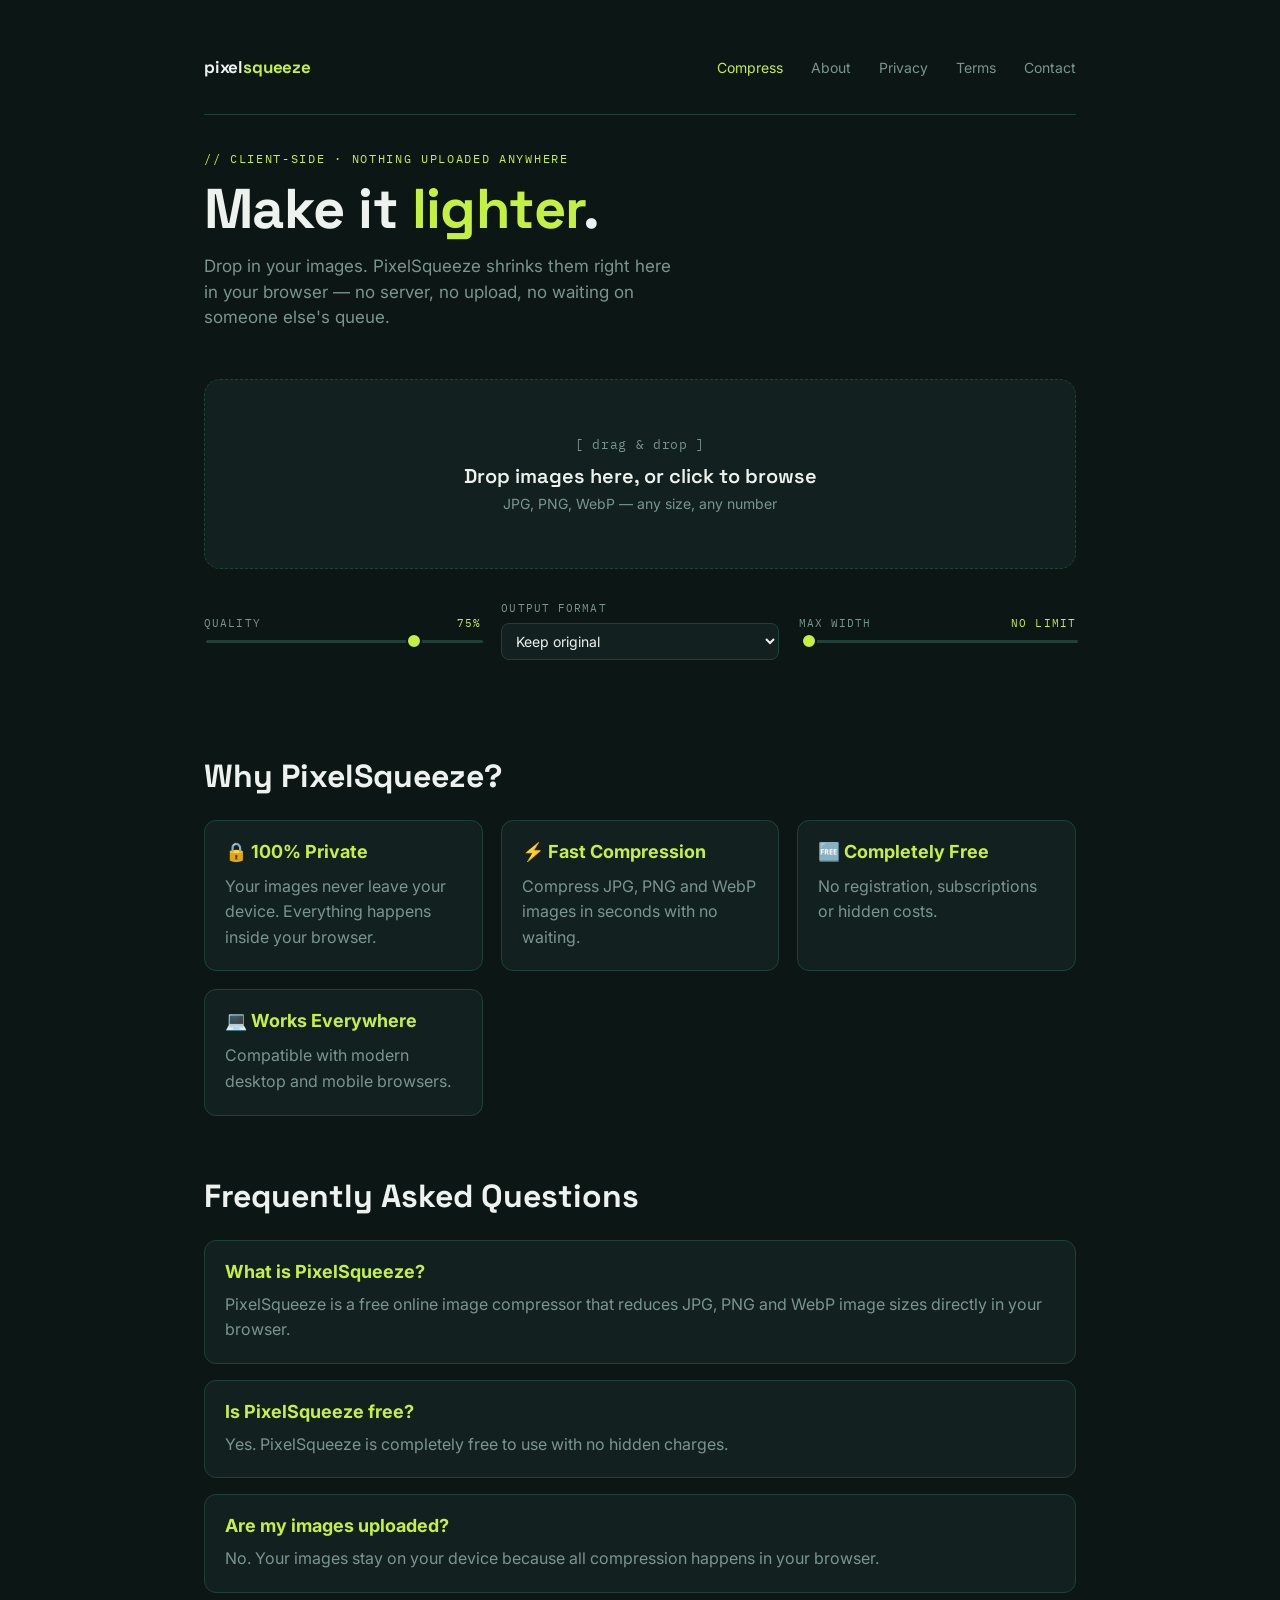
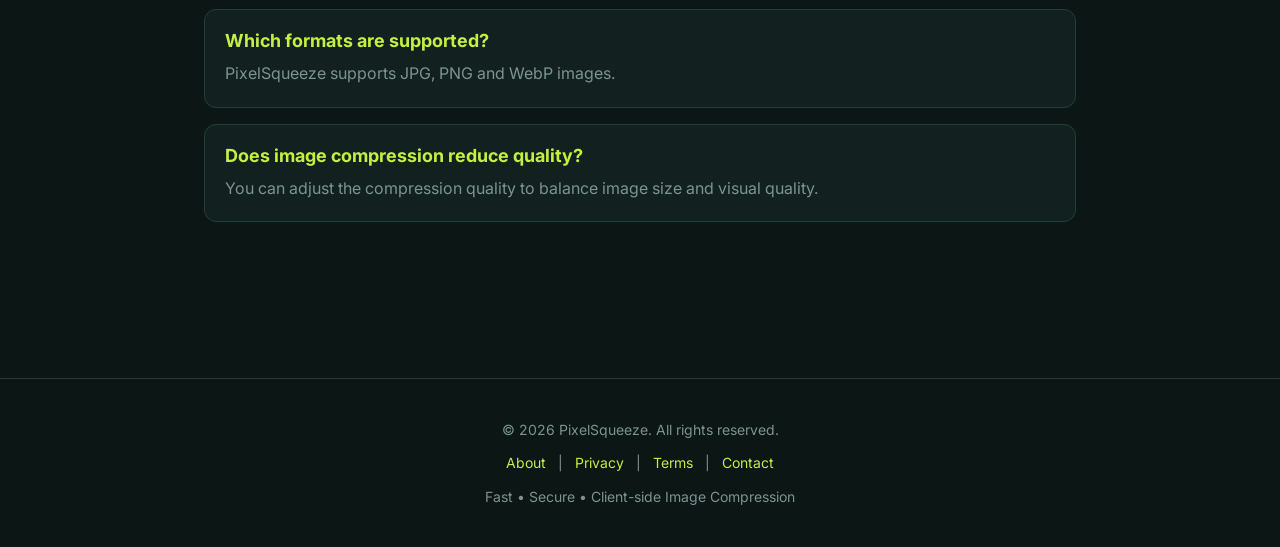
==== commit c07d9cae: "Remove Image Tools section" ====
--- a/index.html
+++ b/index.html
@@ -143,33 +143,7 @@
     </div>
   </div>
 </section> 
-<section class="tools">
-  <h2>Image Tools</h2>
-
-  <div class="why-grid">
-
-    <div class="why-card">
-      <h3><a href="jpg-to-png.html">JPG to PNG</a></h3>
-      <p>Convert JPG images into PNG format instantly.</p>
-    </div>
-
-    <div class="why-card">
-      <h3>PNG to JPG</h3>
-      <p>Coming Soon</p>
-    </div>
-
-    <div class="why-card">
-      <h3>WebP to JPG</h3>
-      <p>Coming Soon</p>
-    </div>
-
-    <div class="why-card">
-      <h3>Image Resizer</h3>
-      <p>Coming Soon</p>
-    </div>
-
-  </div>
-</section>
+
 
   <section class="faq">
 
--- a/assets/css/style.css
+++ b/assets/css/style.css
@@ -1,4 +1,4 @@
-<style>
+
   :root{
     --bg:#0b1615;
     --surface:#12211f;
@@ -375,39 +375,3 @@
 footer a:hover{
   color:#ffffff;
 }
-/* ---------- Image Tools ---------- */
-
-.tools{
-  margin-top:60px;
-}
-
-.tools h2{
-  margin-bottom:24px;
-}
-
-.tools .why-grid{
-  display:grid;
-  grid-template-columns:repeat(auto-fit,minmax(220px,1fr));
-  gap:16px;
-}
-
-.tools .why-card{
-  background:#12201e;
-  border:1px solid rgba(196,240,66,.15);
-  border-radius:12px;
-  padding:18px;
-}
-
-.tools .why-card h3{
-  margin-bottom:10px;
-}
-
-.tools .why-card a{
-  color:#c4f042;
-  text-decoration:none;
-}
-
-.tools .why-card a:hover{
-  text-decoration:underline;
-}
-</style>
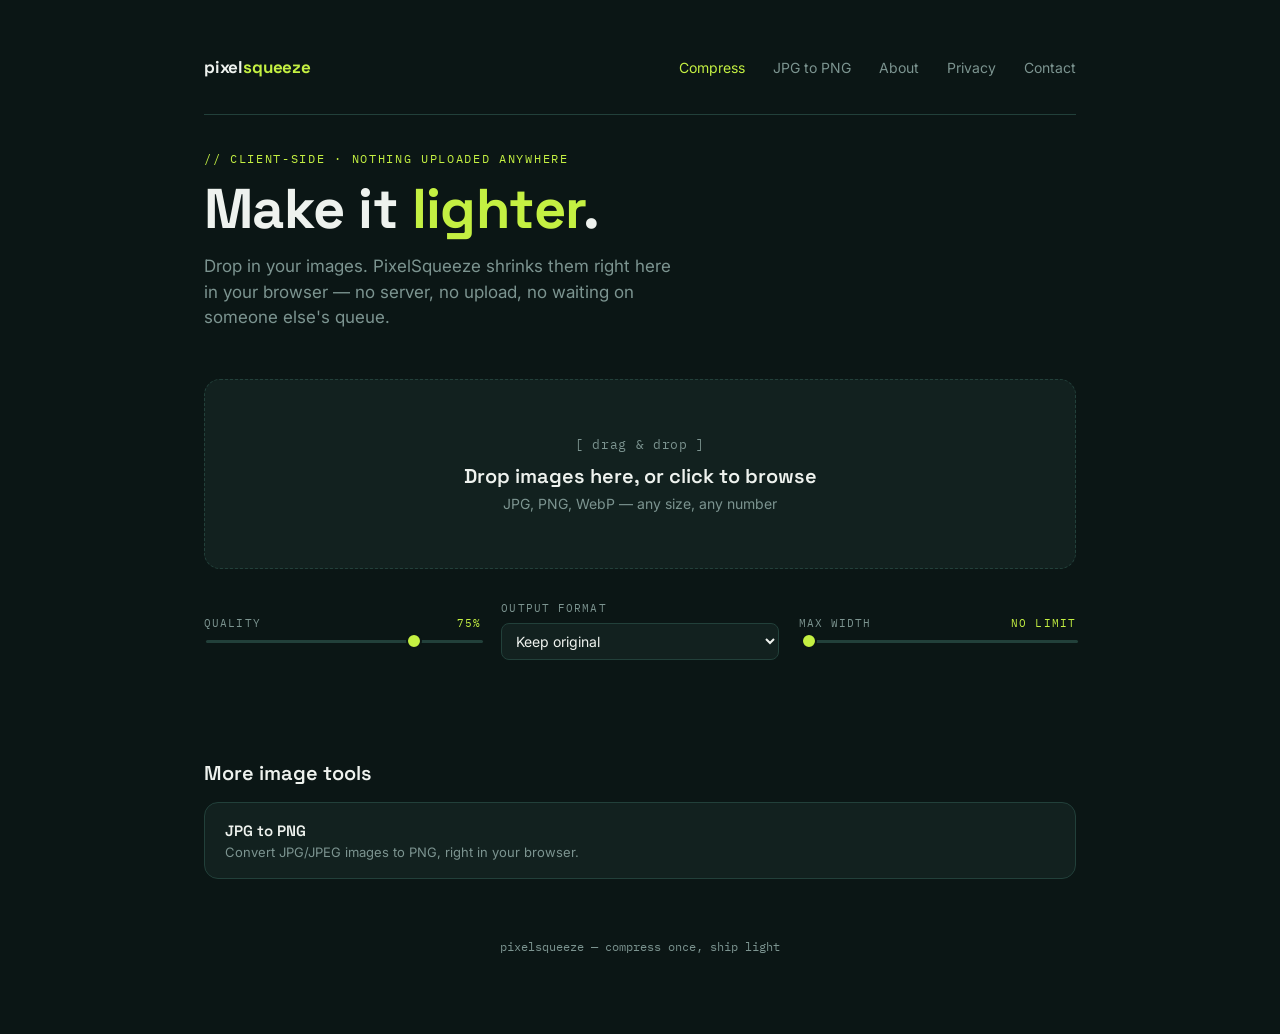
==== commit 14a7c561: "Add JPG to PNG tool" ====
--- a/index.html
+++ b/index.html
@@ -1,65 +1,335 @@
 <!DOCTYPE html>
 <html lang="en">
 <head>
-  <link rel="icon" type="image/png" href="favicon.png">
 <meta charset="UTF-8">
-
 <meta name="viewport" content="width=device-width, initial-scale=1.0">
-<title>Free Image Compressor Online | Compress JPG, PNG & WebP - PixelSqueeze</title>
-<meta name="description" content="Compress JPG, PNG and WebP images online for free. Fast, secure, client-side image compression with no uploads. Reduce image size instantly using PixelSqueeze.">
-<meta name="keywords" content="image compressor, compress image, JPG compressor, PNG compressor, WebP compressor, online image compressor, free image compressor">
-
-<meta name="robots" content="index, follow">
-
-<link rel="canonical" href="https://pixelsqueeze.pages.dev/">
-<meta property="og:title" content="Free Image Compressor Online | PixelSqueeze">
-<meta property="og:description" content="Compress JPG, PNG & WebP images instantly. Free, secure, client-side image compression.">
-<meta property="og:type" content="website">
-<meta property="og:url" content="https://pixelsqueeze.pages.dev/">
-<meta name="twitter:card" content="summary_large_image">
-<meta name="twitter:title" content="Free Image Compressor Online | PixelSqueeze">
-<meta name="twitter:description" content="Compress JPG, PNG & WebP images instantly. Free, secure, client-side image compression.">
-<meta name="twitter:image" content="https://pixelsqueeze.pages.dev/og-image.png">
-
-
+<title>PixelSqueeze — Image Compressor</title>
 <link rel="preconnect" href="https://fonts.googleapis.com">
 <link href="https://fonts.googleapis.com/css2?family=Space+Grotesk:wght@400;500;600;700&family=Inter:wght@400;500;600&family=IBM+Plex+Mono:wght@400;500;600&display=swap" rel="stylesheet">
-  <!-- Google tag (gtag.js) -->
-<script async src="https://www.googletagmanager.com/gtag/js?id=G-GS8LJPZ0DH"></script>
-<script>
-  window.dataLayer = window.dataLayer || [];
-  function gtag(){dataLayer.push(arguments);}
-  gtag('js', new Date());
-
-  gtag('config', 'G-GS8LJPZ0DH');
-</script>
-
-<script type="application/ld+json">
-{
-  "@context": "https://schema.org",
-  "@type": "WebSite",
-  "name": "PixelSqueeze",
-  "url": "https://pixelsqueeze.pages.dev/",
-  "description": "Free online image compressor for JPG, PNG and WebP images.",
-  "potentialAction": {
-    "@type": "SearchAction",
-    "target": "https://pixelsqueeze.pages.dev/",
-    "query-input": "required name=search_term_string"
-  }
-}
-</script>
-<meta property="og:title" content="PixelSqueeze - Free Image Compressor">
-<meta property="og:description" content="Compress JPG, PNG and WebP images instantly. 100% client-side, secure and free.">
-<meta property="og:image" content="https://pixelsqueeze.pages.dev/og-image.png">
-<meta property="og:url" content="https://pixelsqueeze.pages.dev/">
-<meta property="og:type" content="website">
-
-<meta name="twitter:card" content="summary_large_image">
-<meta name="twitter:title" content="PixelSqueeze - Free Image Compressor">
-<meta name="twitter:description" content="Compress images instantly without uploading them.">
-<meta name="twitter:image" content="https://pixelsqueeze.pages.dev/og-image.png">
-
-<link rel="stylesheet" href="assets/css/style.css">
+<style>
+  :root{
+    --bg:#0b1615;
+    --surface:#12211f;
+    --surface-2:#182b28;
+    --border:#22403a;
+    --text:#eef2ee;
+    --muted:#7c9490;
+    --accent:#c4f042;
+    --accent-dim:#8fae2e;
+    --coral:#ff6b5e;
+  }
+  *{box-sizing:border-box;}
+  html,body{margin:0;padding:0;}
+  body{
+    background:var(--bg);
+    color:var(--text);
+    font-family:'Inter',sans-serif;
+    min-height:100vh;
+    -webkit-font-smoothing:antialiased;
+  }
+  ::selection{background:var(--accent);color:#0b1615;}
+
+  .wrap{max-width:920px;margin:0 auto;padding:56px 24px 80px;}
+
+  nav{
+    display:flex;
+    justify-content:space-between;
+    align-items:center;
+    padding-bottom:36px;
+    margin-bottom:36px;
+    border-bottom:1px solid var(--border);
+  }
+  .brand{
+    font-family:'Space Grotesk',sans-serif;
+    font-weight:700;
+    font-size:17px;
+    letter-spacing:-0.01em;
+    text-decoration:none;
+    color:var(--text);
+  }
+  .brand span{color:var(--accent);}
+  .nav-links{display:flex;gap:28px;}
+  .nav-links a{
+    color:var(--muted);
+    text-decoration:none;
+    font-size:14px;
+    transition:color .15s ease;
+  }
+  .nav-links a:hover{color:var(--text);}
+  .nav-links a.active{color:var(--accent);}
+
+  header{margin-bottom:48px;}
+  .eyebrow{
+    font-family:'IBM Plex Mono',monospace;
+    font-size:12px;
+    letter-spacing:.14em;
+    text-transform:uppercase;
+    color:var(--accent);
+    margin-bottom:14px;
+  }
+  h1{
+    font-family:'Space Grotesk',sans-serif;
+    font-weight:700;
+    font-size:clamp(36px,6vw,56px);
+    line-height:1.02;
+    margin:0 0 14px;
+    letter-spacing:-0.01em;
+  }
+  h1 em{
+    font-style:normal;
+    color:var(--accent);
+  }
+  .sub{
+    color:var(--muted);
+    font-size:17px;
+    line-height:1.5;
+    max-width:480px;
+  }
+
+  .dropzone{
+    border:1.5px dashed var(--border);
+    border-radius:16px;
+    background:var(--surface);
+    padding:56px 24px;
+    text-align:center;
+    cursor:pointer;
+    transition:border-color .2s ease, background .2s ease;
+    position:relative;
+  }
+  .dropzone.drag{
+    border-color:var(--accent);
+    background:var(--surface-2);
+  }
+  .dropzone input{display:none;}
+  .drop-icon{
+    font-family:'IBM Plex Mono',monospace;
+    font-size:13px;
+    color:var(--muted);
+    letter-spacing:.05em;
+  }
+  .drop-title{
+    font-family:'Space Grotesk',sans-serif;
+    font-size:20px;
+    font-weight:600;
+    margin:10px 0 6px;
+  }
+  .drop-sub{color:var(--muted);font-size:14px;}
+
+  .controls{
+    display:flex;
+    align-items:center;
+    gap:20px;
+    margin:32px 0 8px;
+    flex-wrap:wrap;
+  }
+  .control-group{display:flex;flex-direction:column;gap:8px;flex:1;min-width:200px;}
+  .control-label{
+    font-family:'IBM Plex Mono',monospace;
+    font-size:11px;
+    text-transform:uppercase;
+    letter-spacing:.1em;
+    color:var(--muted);
+    display:flex;
+    justify-content:space-between;
+  }
+  .control-label span.val{color:var(--accent);}
+  input[type=range]{
+    -webkit-appearance:none;
+    width:100%;
+    height:3px;
+    background:var(--border);
+    border-radius:2px;
+    outline:none;
+  }
+  input[type=range]::-webkit-slider-thumb{
+    -webkit-appearance:none;
+    width:16px;height:16px;
+    border-radius:50%;
+    background:var(--accent);
+    cursor:pointer;
+    border:2px solid var(--bg);
+  }
+  select{
+    background:var(--surface);
+    color:var(--text);
+    border:1px solid var(--border);
+    border-radius:8px;
+    padding:8px 10px;
+    font-family:'Inter',sans-serif;
+    font-size:14px;
+  }
+
+  .results{margin-top:36px;display:flex;flex-direction:column;gap:14px;}
+
+  .card{
+    background:var(--surface);
+    border:1px solid var(--border);
+    border-radius:14px;
+    padding:20px;
+  }
+  .card-top{
+    display:flex;
+    justify-content:space-between;
+    align-items:flex-start;
+    gap:16px;
+    margin-bottom:14px;
+  }
+  .fname{
+    font-size:14px;
+    font-weight:500;
+    word-break:break-all;
+  }
+  .fname-sub{color:var(--muted);font-size:12px;margin-top:2px;}
+
+  .scale{
+    display:flex;
+    align-items:baseline;
+    gap:10px;
+    font-family:'IBM Plex Mono',monospace;
+  }
+  .scale .before{
+    color:var(--muted);
+    text-decoration:line-through;
+    font-size:15px;
+  }
+  .scale .arrow{color:var(--muted);font-size:14px;}
+  .scale .after{
+    color:var(--accent);
+    font-size:22px;
+    font-weight:600;
+  }
+  .pct-badge{
+    font-family:'IBM Plex Mono',monospace;
+    font-size:12px;
+    background:rgba(196,240,66,0.12);
+    color:var(--accent);
+    padding:4px 9px;
+    border-radius:100px;
+    white-space:nowrap;
+  }
+
+  .bar-track{
+    height:8px;
+    background:var(--border);
+    border-radius:6px;
+    overflow:hidden;
+    margin-bottom:14px;
+  }
+  .bar-fill{
+    height:100%;
+    background:linear-gradient(90deg,var(--accent-dim),var(--accent));
+    border-radius:6px;
+    width:0%;
+    transition:width 1s cubic-bezier(.16,1,.3,1);
+  }
+
+  .card-actions{display:flex;gap:10px;align-items:center;justify-content:space-between;}
+  .status{
+    font-family:'IBM Plex Mono',monospace;
+    font-size:12px;
+    color:var(--muted);
+  }
+  .status.working{color:var(--accent);}
+  .status.working::after{
+    content:'';
+    display:inline-block;
+    width:6px;height:6px;
+    background:var(--accent);
+    border-radius:50%;
+    margin-left:6px;
+    animation:pulse 1s infinite ease-in-out;
+  }
+  @keyframes pulse{0%,100%{opacity:.2;}50%{opacity:1;}}
+
+  button.dl{
+    background:var(--accent);
+    color:#0b1615;
+    border:none;
+    border-radius:8px;
+    padding:9px 16px;
+    font-family:'Inter',sans-serif;
+    font-weight:600;
+    font-size:13px;
+    cursor:pointer;
+    transition:transform .12s ease;
+  }
+  button.dl:hover{transform:translateY(-1px);}
+  button.dl:disabled{
+    background:var(--border);
+    color:var(--muted);
+    cursor:not-allowed;
+    transform:none;
+  }
+
+  .summary-bar{
+    display:none;
+    margin-top:28px;
+    padding:18px 20px;
+    background:var(--surface-2);
+    border:1px solid var(--border);
+    border-radius:14px;
+    align-items:center;
+    justify-content:space-between;
+    flex-wrap:wrap;
+    gap:12px;
+  }
+  .summary-bar.show{display:flex;}
+  .summary-text{font-size:14px;color:var(--muted);}
+  .summary-text b{color:var(--accent);font-family:'IBM Plex Mono',monospace;}
+  .dl-all{
+    background:transparent;
+    border:1px solid var(--accent);
+    color:var(--accent);
+    border-radius:8px;
+    padding:9px 16px;
+    font-family:'Inter',sans-serif;
+    font-weight:600;
+    font-size:13px;
+    cursor:pointer;
+  }
+
+  footer{
+    margin-top:60px;
+    color:var(--muted);
+    font-size:12px;
+    font-family:'IBM Plex Mono',monospace;
+    text-align:center;
+  }
+
+  @media (prefers-reduced-motion: reduce){
+    .bar-fill{transition:none;}
+    .status.working::after{animation:none;}
+  }
+
+  .tools{margin-top:64px;}
+  .tools h2{
+    font-family:'Space Grotesk',sans-serif;
+    font-weight:600;
+    font-size:20px;
+    margin:0 0 16px;
+  }
+  .tool-grid{display:flex;gap:14px;flex-wrap:wrap;}
+  .tool-card{
+    flex:1;
+    min-width:220px;
+    background:var(--surface);
+    border:1px solid var(--border);
+    border-radius:14px;
+    padding:18px 20px;
+    text-decoration:none;
+    color:var(--text);
+    transition:border-color .15s ease;
+    display:block;
+  }
+  .tool-card:hover{border-color:var(--accent);}
+  .tool-card .t-title{
+    font-family:'Space Grotesk',sans-serif;
+    font-weight:600;
+    font-size:15px;
+    margin-bottom:4px;
+  }
+  .tool-card .t-sub{color:var(--muted);font-size:13px;}
+</style>
 </head>
 <body>
 <div class="wrap">
@@ -68,11 +338,10 @@
     <a href="index.html" class="brand">pixel<span>squeeze</span></a>
     <div class="nav-links">
       <a href="index.html" class="active">Compress</a>
+      <a href="jpg-to-png.html">JPG to PNG</a>
       <a href="about.html">About</a>
       <a href="privacy.html">Privacy</a>
-      <a href="terms.html">Terms</a>
       <a href="contact.html">Contact</a>
-      
     </div>
   </nav>
 
@@ -95,7 +364,6 @@
       <input type="range" id="quality" min="10" max="95" value="75">
     </div>
     <div class="control-group">
-
       <label class="control-label">Output format</label>
       <select id="format">
         <option value="auto">Keep original</option>
@@ -117,133 +385,188 @@
     <button class="dl-all" id="dlAll">Download all</button>
   </div>
 
-
-  <section class="why">
-  <h2>Why PixelSqueeze?</h2>
-
-  <div class="why-grid">
-    <div class="why-card">
-      <h3>🔒 100% Private</h3>
-      <p>Your images never leave your device. Everything happens inside your browser.</p>
-    </div>
-
-    <div class="why-card">
-      <h3>⚡ Fast Compression</h3>
-      <p>Compress JPG, PNG and WebP images in seconds with no waiting.</p>
-    </div>
-
-    <div class="why-card">
-      <h3>🆓 Completely Free</h3>
-      <p>No registration, subscriptions or hidden costs.</p>
-    </div>
-
-    <div class="why-card">
-      <h3>💻 Works Everywhere</h3>
-      <p>Compatible with modern desktop and mobile browsers.</p>
+  <div class="tools">
+    <h2>More image tools</h2>
+    <div class="tool-grid">
+      <a class="tool-card" href="jpg-to-png.html">
+        <div class="t-title">JPG to PNG</div>
+        <div class="t-sub">Convert JPG/JPEG images to PNG, right in your browser.</div>
+      </a>
     </div>
   </div>
-</section> 
-
-
-  <section class="faq">
-
-  <h2>Frequently Asked Questions</h2>
-
-  <div class="faq-item">
-    <h3>What is PixelSqueeze?</h3>
-    <p>PixelSqueeze is a free online image compressor that reduces JPG, PNG and WebP image sizes directly in your browser.</p>
-  </div>
-
-  <div class="faq-item">
-    <h3>Is PixelSqueeze free?</h3>
-    <p>Yes. PixelSqueeze is completely free to use with no hidden charges.</p>
-  </div>
-
-  <div class="faq-item">
-    <h3>Are my images uploaded?</h3>
-    <p>No. Your images stay on your device because all compression happens in your browser.</p>
-  </div>
-
-  <div class="faq-item">
-    <h3>Which formats are supported?</h3>
-    <p>PixelSqueeze supports JPG, PNG and WebP images.</p>
-  </div>
-
-  <div class="faq-item">
-    <h3>Does image compression reduce quality?</h3>
-    <p>You can adjust the compression quality to balance image size and visual quality.</p>
-  </div>
-</section>
-
-
-
-
-
+
+  <footer>pixelsqueeze — compress once, ship light</footer>
 </div>
-<script type="application/ld+json">
-{
-  "@context": "https://schema.org",
-  "@type": "FAQPage",
-  "mainEntity": [
-    {
-      "@type": "Question",
-      "name": "What is PixelSqueeze?",
-      "acceptedAnswer": {
-        "@type": "Answer",
-        "text": "PixelSqueeze is a free online image compressor that reduces JPG, PNG and WebP image sizes directly in your browser."
+
+<script>
+const dropzone = document.getElementById('dropzone');
+const fileInput = document.getElementById('fileInput');
+const results = document.getElementById('results');
+const qualitySlider = document.getElementById('quality');
+const qualityVal = document.getElementById('qualityVal');
+const formatSelect = document.getElementById('format');
+const maxWidthSlider = document.getElementById('maxWidth');
+const widthVal = document.getElementById('widthVal');
+const summaryBar = document.getElementById('summaryBar');
+const totalSaved = document.getElementById('totalSaved');
+const totalCount = document.getElementById('totalCount');
+const dlAll = document.getElementById('dlAll');
+
+let processed = []; // {name, blob, url}
+
+qualitySlider.addEventListener('input', () => {
+  qualityVal.textContent = qualitySlider.value + '%';
+});
+maxWidthSlider.addEventListener('input', () => {
+  widthVal.textContent = maxWidthSlider.value == 0 ? 'No limit' : maxWidthSlider.value + 'px';
+});
+
+dropzone.addEventListener('click', () => fileInput.click());
+dropzone.addEventListener('dragover', e => { e.preventDefault(); dropzone.classList.add('drag'); });
+dropzone.addEventListener('dragleave', () => dropzone.classList.remove('drag'));
+dropzone.addEventListener('drop', e => {
+  e.preventDefault();
+  dropzone.classList.remove('drag');
+  handleFiles(e.dataTransfer.files);
+});
+fileInput.addEventListener('change', e => handleFiles(e.target.files));
+
+function formatBytes(bytes){
+  if (bytes < 1024) return bytes + ' B';
+  if (bytes < 1024*1024) return (bytes/1024).toFixed(1) + ' KB';
+  return (bytes/(1024*1024)).toFixed(2) + ' MB';
+}
+
+function handleFiles(files){
+  [...files].forEach(file => {
+    if (!file.type.startsWith('image/')) return;
+    createCard(file);
+  });
+}
+
+function createCard(file){
+  const card = document.createElement('div');
+  card.className = 'card';
+  const id = 'img_' + Math.random().toString(36).slice(2,9);
+  card.id = id;
+  card.innerHTML = `
+    <div class="card-top">
+      <div>
+        <div class="fname">${file.name}</div>
+        <div class="fname-sub">${file.type || 'image'}</div>
+      </div>
+      <div class="pct-badge" style="display:none">— %</div>
+    </div>
+    <div class="bar-track"><div class="bar-fill"></div></div>
+    <div class="card-actions">
+      <div class="status working">compressing</div>
+      <button class="dl" disabled>Download</button>
+    </div>
+  `;
+  results.prepend(card);
+  compressImage(file, card);
+}
+
+function compressImage(file, card){
+  const reader = new FileReader();
+  reader.onload = e => {
+    const img = new Image();
+    img.onload = () => {
+      let w = img.width, h = img.height;
+      const maxW = parseInt(maxWidthSlider.value);
+      if (maxW > 0 && w > maxW){
+        h = Math.round(h * (maxW / w));
+        w = maxW;
       }
-    },
-    {
-      "@type": "Question",
-      "name": "Is PixelSqueeze free?",
-      "acceptedAnswer": {
-        "@type": "Answer",
-        "text": "Yes. PixelSqueeze is completely free to use with no hidden charges."
-      }
-    },
-    {
-      "@type": "Question",
-      "name": "Are my images uploaded?",
-      "acceptedAnswer": {
-        "@type": "Answer",
-        "text": "No. Your images stay on your device because all compression happens in your browser."
-      }
-    },
-    {
-      "@type": "Question",
-      "name": "Which formats are supported?",
-      "acceptedAnswer": {
-        "@type": "Answer",
-        "text": "PixelSqueeze supports JPG, PNG and WebP images."
-      }
-    },
-    {
-      "@type": "Question",
-      "name": "Does image compression reduce quality?",
-      "acceptedAnswer": {
-        "@type": "Answer",
-        "text": "You can adjust the compression quality to balance image size and visual quality."
-      }
-    }
-  ]
-}
+      const canvas = document.createElement('canvas');
+      canvas.width = w; canvas.height = h;
+      const ctx = canvas.getContext('2d');
+      ctx.drawImage(img, 0, 0, w, h);
+
+      let outType = formatSelect.value;
+      if (outType === 'auto') outType = file.type === 'image/png' ? 'image/png' : 'image/jpeg';
+      const quality = outType === 'image/png' ? 1 : parseInt(qualitySlider.value) / 100;
+
+      canvas.toBlob(blob => {
+        if (!blob){
+          updateCardError(card);
+          return;
+        }
+        finishCard(card, file, blob);
+      }, outType, quality);
+    };
+    img.onerror = () => updateCardError(card);
+    img.src = e.target.result;
+  };
+  reader.readAsDataURL(file);
+}
+
+function updateCardError(card){
+  card.querySelector('.status').textContent = 'failed to process';
+  card.querySelector('.status').classList.remove('working');
+}
+
+function finishCard(card, file, blob){
+  const before = file.size;
+  const after = blob.size;
+  const saved = Math.max(0, before - after);
+  const pct = before > 0 ? Math.round((saved / before) * 100) : 0;
+  const url = URL.createObjectURL(blob);
+
+  card.querySelector('.card-top').innerHTML = `
+    <div>
+      <div class="fname">${file.name}</div>
+      <div class="fname-sub scale">
+        <span class="before">${formatBytes(before)}</span>
+        <span class="arrow">→</span>
+        <span class="after">${formatBytes(after)}</span>
+      </div>
+    </div>
+    <div class="pct-badge">${pct > 0 ? '-' + pct + '%' : 'no change'}</div>
+  `;
+  const fill = card.querySelector('.bar-fill');
+  requestAnimationFrame(() => {
+    fill.style.width = Math.max(4, 100 - pct) + '%';
+  });
+
+  const status = card.querySelector('.status');
+  status.textContent = 'ready';
+  status.classList.remove('working');
+
+  const btn = card.querySelector('.dl');
+  btn.disabled = false;
+  btn.textContent = 'Download';
+  btn.addEventListener('click', () => {
+    const a = document.createElement('a');
+    a.href = url;
+    const ext = blob.type.split('/')[1].replace('jpeg','jpg');
+    const base = file.name.replace(/\.[^.]+$/, '');
+    a.download = `${base}-compressed.${ext}`;
+    a.click();
+  });
+
+  processed.push({name: file.name, blob, url, saved});
+  updateSummary();
+}
+
+function updateSummary(){
+  if (processed.length === 0) return;
+  summaryBar.classList.add('show');
+  totalCount.textContent = processed.length;
+  const savedBytes = processed.reduce((sum, p) => sum + p.saved, 0);
+  totalSaved.textContent = formatBytes(savedBytes);
+}
+
+dlAll.addEventListener('click', () => {
+  processed.forEach(p => {
+    const a = document.createElement('a');
+    a.href = p.url;
+    const ext = p.blob.type.split('/')[1].replace('jpeg','jpg');
+    const base = p.name.replace(/\.[^.]+$/, '');
+    a.download = `${base}-compressed.${ext}`;
+    a.click();
+  });
+});
 </script>
-
-<footer>
-  <p>© 2026 PixelSqueeze. All rights reserved.</p>
-
-  <p>
-    <a href="about.html">About</a> |
-    <a href="privacy.html">Privacy</a> |
-    <a href="terms.html">Terms</a> |
-    <a href="contact.html">Contact</a>
-  </p>
-
-  <p>Fast • Secure • Client-side Image Compression</p>
-</footer>
-
-<script src="assets/js/main.js"></script>
 </body>
 </html>
-
-
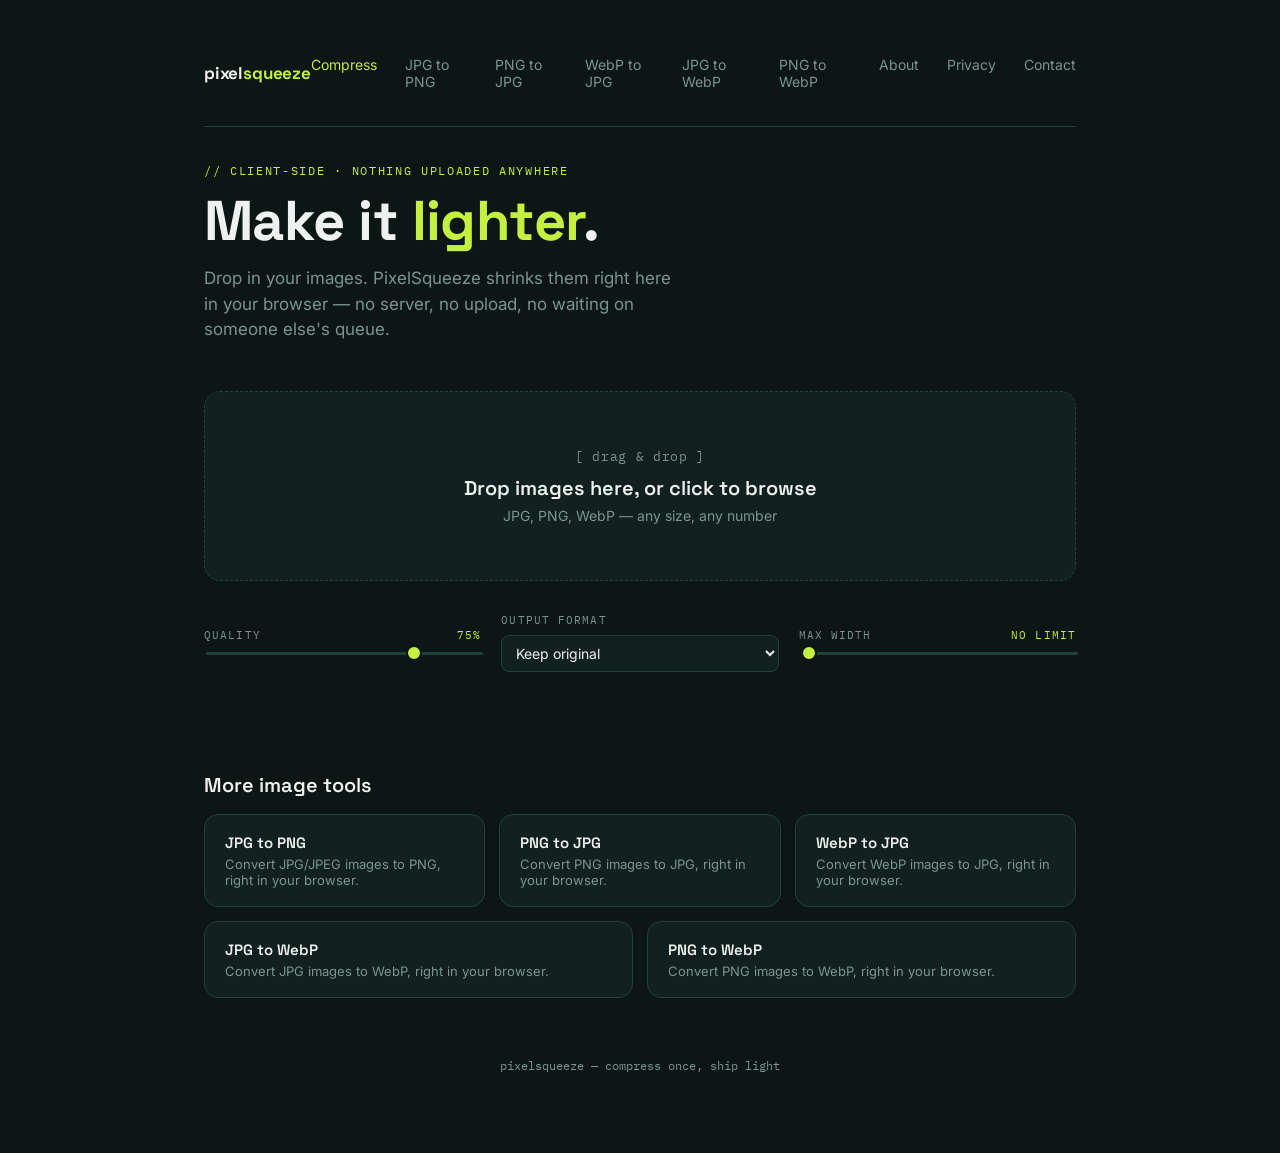
==== commit cafde333: "Add PNG to JPG, WebP to JPG, JPG to WebP and PNG to WebP tools" ====
--- a/index.html
+++ b/index.html
@@ -339,6 +339,10 @@
     <div class="nav-links">
       <a href="index.html" class="active">Compress</a>
       <a href="jpg-to-png.html">JPG to PNG</a>
+      <a href="png-to-jpg.html">PNG to JPG</a>
+      <a href="webp-to-jpg.html">WebP to JPG</a>
+      <a href="jpg-to-webp.html">JPG to WebP</a>
+      <a href="png-to-webp.html">PNG to WebP</a>
       <a href="about.html">About</a>
       <a href="privacy.html">Privacy</a>
       <a href="contact.html">Contact</a>
@@ -391,6 +395,22 @@
       <a class="tool-card" href="jpg-to-png.html">
         <div class="t-title">JPG to PNG</div>
         <div class="t-sub">Convert JPG/JPEG images to PNG, right in your browser.</div>
+      </a>
+      <a class="tool-card" href="png-to-jpg.html">
+        <div class="t-title">PNG to JPG</div>
+        <div class="t-sub">Convert PNG images to JPG, right in your browser.</div>
+      </a>
+      <a class="tool-card" href="webp-to-jpg.html">
+        <div class="t-title">WebP to JPG</div>
+        <div class="t-sub">Convert WebP images to JPG, right in your browser.</div>
+      </a>
+      <a class="tool-card" href="jpg-to-webp.html">
+        <div class="t-title">JPG to WebP</div>
+        <div class="t-sub">Convert JPG images to WebP, right in your browser.</div>
+      </a>
+      <a class="tool-card" href="png-to-webp.html">
+        <div class="t-title">PNG to WebP</div>
+        <div class="t-sub">Convert PNG images to WebP, right in your browser.</div>
       </a>
     </div>
   </div>
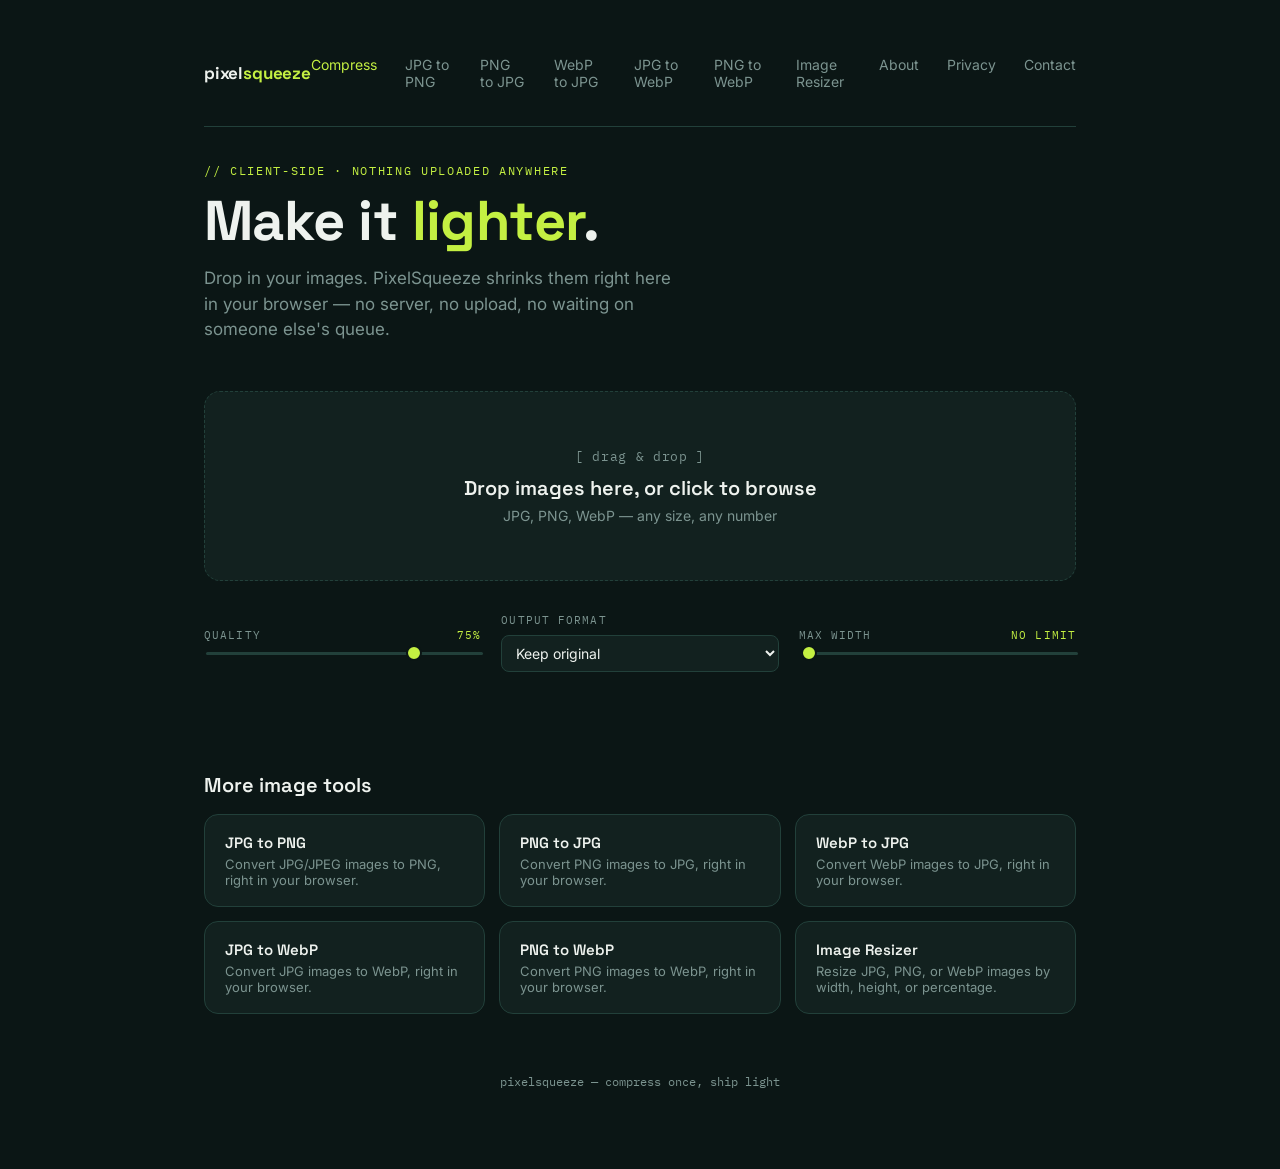
==== commit 53616554: "Add image resizer and improve image tools" ====
--- a/index.html
+++ b/index.html
@@ -343,6 +343,7 @@
       <a href="webp-to-jpg.html">WebP to JPG</a>
       <a href="jpg-to-webp.html">JPG to WebP</a>
       <a href="png-to-webp.html">PNG to WebP</a>
+      <a href="image-resizer.html">Image Resizer</a>
       <a href="about.html">About</a>
       <a href="privacy.html">Privacy</a>
       <a href="contact.html">Contact</a>
@@ -412,6 +413,10 @@
         <div class="t-title">PNG to WebP</div>
         <div class="t-sub">Convert PNG images to WebP, right in your browser.</div>
       </a>
+      <a class="tool-card" href="image-resizer.html">
+        <div class="t-title">Image Resizer</div>
+        <div class="t-sub">Resize JPG, PNG, or WebP images by width, height, or percentage.</div>
+      </a>
     </div>
   </div>
 
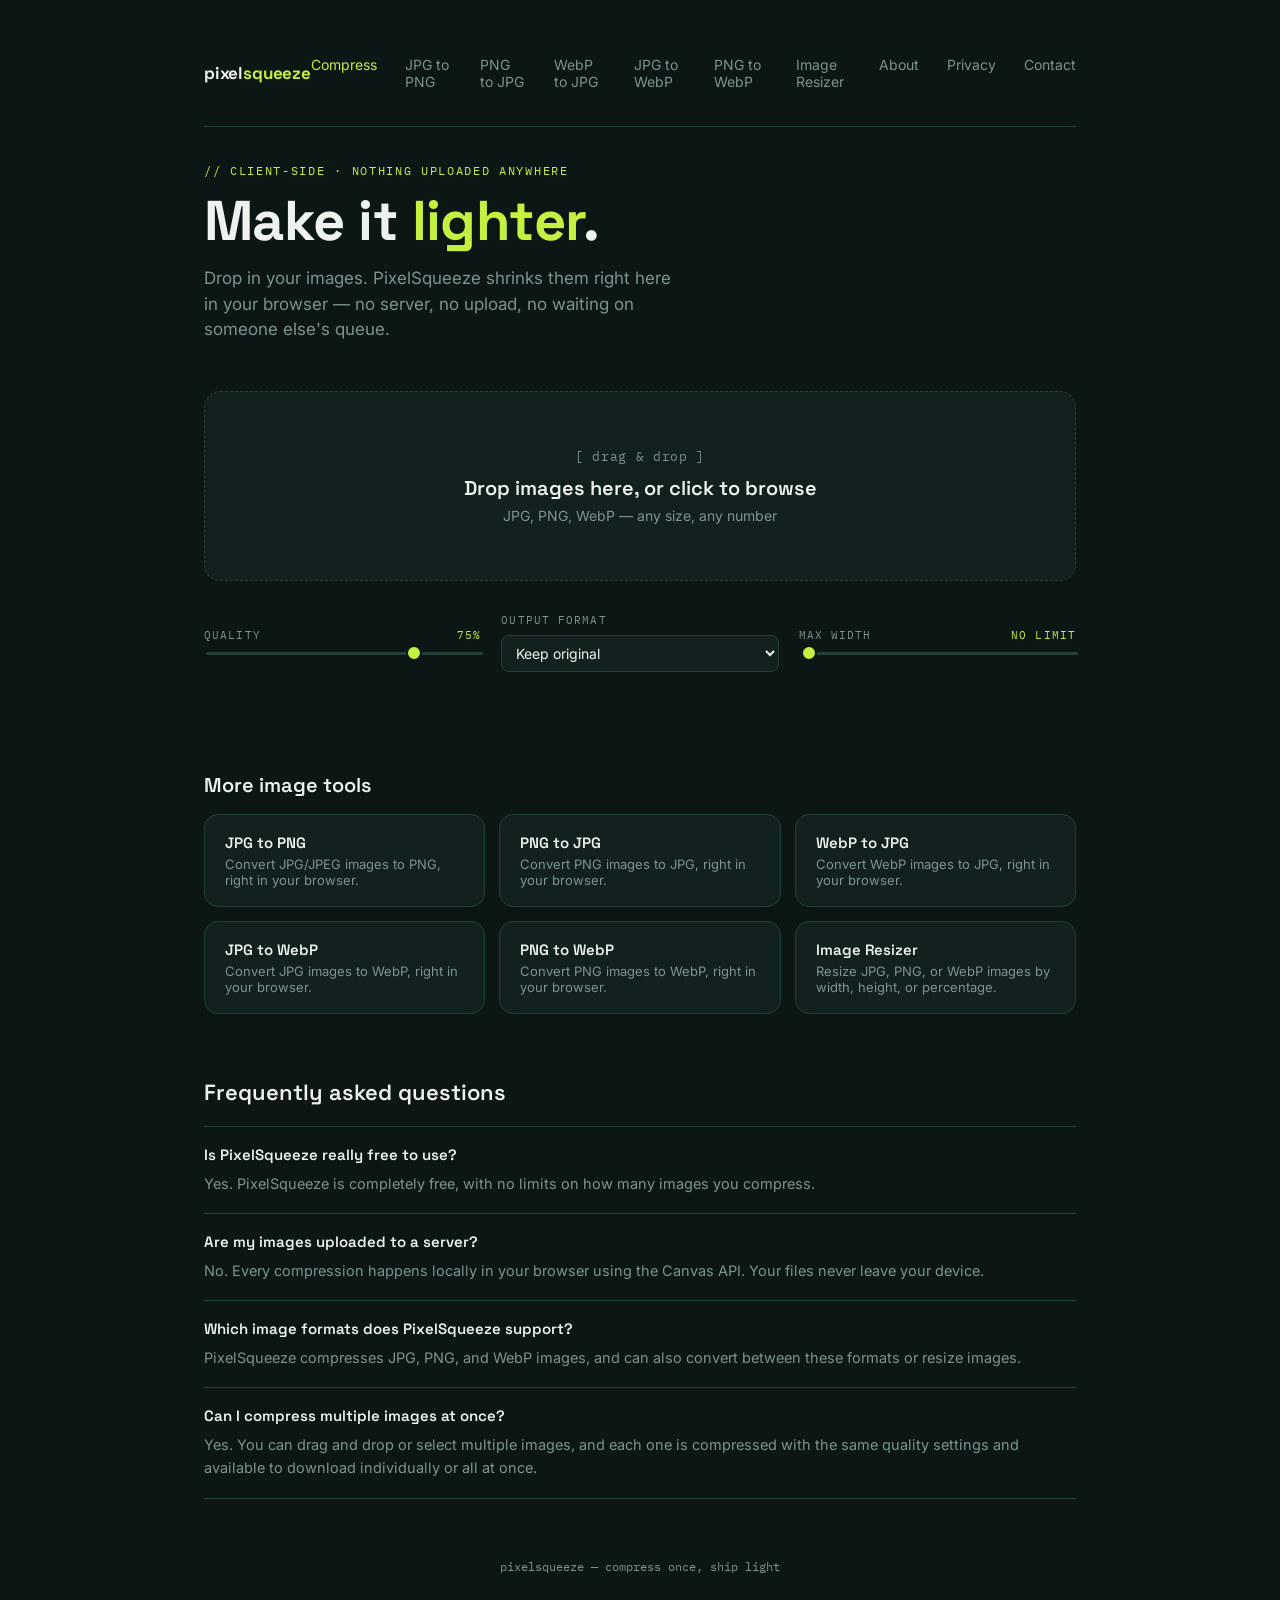
==== commit a611cd20: "SEO optimization for all tool pages" ====
--- a/index.html
+++ b/index.html
@@ -3,9 +3,96 @@
 <head>
 <meta charset="UTF-8">
 <meta name="viewport" content="width=device-width, initial-scale=1.0">
-<title>PixelSqueeze — Image Compressor</title>
+<title>Free Online Image Compressor — Shrink JPG, PNG & WebP | PixelSqueeze</title>
+<meta name="description" content="Compress JPG, PNG, and WebP images for free, right in your browser. No uploads, no servers, no watermarks. Adjustable quality, resizing, and batch compression.">
+<link rel="canonical" href="https://pixelsqueeze.com/index.html">
+
+<!-- Open Graph -->
+<meta property="og:type" content="website">
+<meta property="og:title" content="Free Online Image Compressor — Shrink JPG, PNG & WebP | PixelSqueeze">
+<meta property="og:description" content="Compress JPG, PNG, and WebP images for free, right in your browser. No uploads, no servers, no watermarks. Adjustable quality, resizing, and batch compression.">
+<meta property="og:url" content="https://pixelsqueeze.com/index.html">
+<meta property="og:site_name" content="PixelSqueeze">
+
+<!-- Twitter Card -->
+<meta name="twitter:card" content="summary">
+<meta name="twitter:title" content="Free Online Image Compressor — Shrink JPG, PNG & WebP | PixelSqueeze">
+<meta name="twitter:description" content="Compress JPG, PNG, and WebP images for free, right in your browser. No uploads, no servers, no watermarks. Adjustable quality, resizing, and batch compression.">
 <link rel="preconnect" href="https://fonts.googleapis.com">
 <link href="https://fonts.googleapis.com/css2?family=Space+Grotesk:wght@400;500;600;700&family=Inter:wght@400;500;600&family=IBM+Plex+Mono:wght@400;500;600&display=swap" rel="stylesheet">
+
+<!-- WebSite Schema -->
+<script type="application/ld+json">
+{
+  "@context": "https://schema.org",
+  "@type": "WebSite",
+  "name": "PixelSqueeze",
+  "url": "https://pixelsqueeze.com/index.html",
+  "description": "Compress JPG, PNG, and WebP images for free, right in your browser. No uploads, no servers, no watermarks. Adjustable quality, resizing, and batch compression."
+}
+</script>
+
+<!-- SoftwareApplication Schema -->
+<script type="application/ld+json">
+{
+  "@context": "https://schema.org",
+  "@type": "SoftwareApplication",
+  "name": "PixelSqueeze Image Compressor",
+  "url": "https://pixelsqueeze.com/index.html",
+  "description": "Compress JPG, PNG, and WebP images for free, right in your browser. No uploads, no servers, no watermarks. Adjustable quality, resizing, and batch compression.",
+  "applicationCategory": "MultimediaApplication",
+  "operatingSystem": "Any (runs in any modern web browser)",
+  "browserRequirements": "Requires JavaScript",
+  "isAccessibleForFree": true,
+  "offers": {
+    "@type": "Offer",
+    "price": "0",
+    "priceCurrency": "USD"
+  }
+}
+</script>
+
+<!-- FAQ Schema -->
+<script type="application/ld+json">
+{
+  "@context": "https://schema.org",
+  "@type": "FAQPage",
+  "mainEntity": [
+    {
+      "@type": "Question",
+      "name": "Is PixelSqueeze really free to use?",
+      "acceptedAnswer": {
+        "@type": "Answer",
+        "text": "Yes. PixelSqueeze is completely free, with no limits on how many images you compress."
+      }
+    },
+    {
+      "@type": "Question",
+      "name": "Are my images uploaded to a server?",
+      "acceptedAnswer": {
+        "@type": "Answer",
+        "text": "No. Every compression happens locally in your browser using the Canvas API. Your files never leave your device."
+      }
+    },
+    {
+      "@type": "Question",
+      "name": "Which image formats does PixelSqueeze support?",
+      "acceptedAnswer": {
+        "@type": "Answer",
+        "text": "PixelSqueeze compresses JPG, PNG, and WebP images, and can also convert between these formats or resize images."
+      }
+    },
+    {
+      "@type": "Question",
+      "name": "Can I compress multiple images at once?",
+      "acceptedAnswer": {
+        "@type": "Answer",
+        "text": "Yes. You can drag and drop or select multiple images, and each one is compressed with the same quality settings and available to download individually or all at once."
+      }
+    }
+  ]
+}
+</script>
 <style>
   :root{
     --bg:#0b1615;
@@ -329,6 +416,26 @@
     margin-bottom:4px;
   }
   .tool-card .t-sub{color:var(--muted);font-size:13px;}
+
+  .faq{margin-top:64px;}
+  .faq h2{
+    font-family:'Space Grotesk',sans-serif;
+    font-weight:600;
+    font-size:22px;
+    margin:0 0 20px;
+  }
+  .faq-item{
+    border-top:1px solid var(--border);
+    padding:18px 0;
+  }
+  .faq-item:last-child{border-bottom:1px solid var(--border);}
+  .faq-q{
+    font-family:'Space Grotesk',sans-serif;
+    font-weight:600;
+    font-size:15px;
+    margin:0 0 8px;
+  }
+  .faq-a{color:var(--muted);font-size:14.5px;line-height:1.6;margin:0;}
 </style>
 </head>
 <body>
@@ -420,6 +527,26 @@
     </div>
   </div>
 
+  <div class="faq">
+    <h2>Frequently asked questions</h2>
+    <div class="faq-item">
+      <p class="faq-q">Is PixelSqueeze really free to use?</p>
+      <p class="faq-a">Yes. PixelSqueeze is completely free, with no limits on how many images you compress.</p>
+    </div>
+    <div class="faq-item">
+      <p class="faq-q">Are my images uploaded to a server?</p>
+      <p class="faq-a">No. Every compression happens locally in your browser using the Canvas API. Your files never leave your device.</p>
+    </div>
+    <div class="faq-item">
+      <p class="faq-q">Which image formats does PixelSqueeze support?</p>
+      <p class="faq-a">PixelSqueeze compresses JPG, PNG, and WebP images, and can also convert between these formats or resize images.</p>
+    </div>
+    <div class="faq-item">
+      <p class="faq-q">Can I compress multiple images at once?</p>
+      <p class="faq-a">Yes. You can drag and drop or select multiple images, and each one is compressed with the same quality settings and available to download individually or all at once.</p>
+    </div>
+  </div>
+
   <footer>pixelsqueeze — compress once, ship light</footer>
 </div>
 
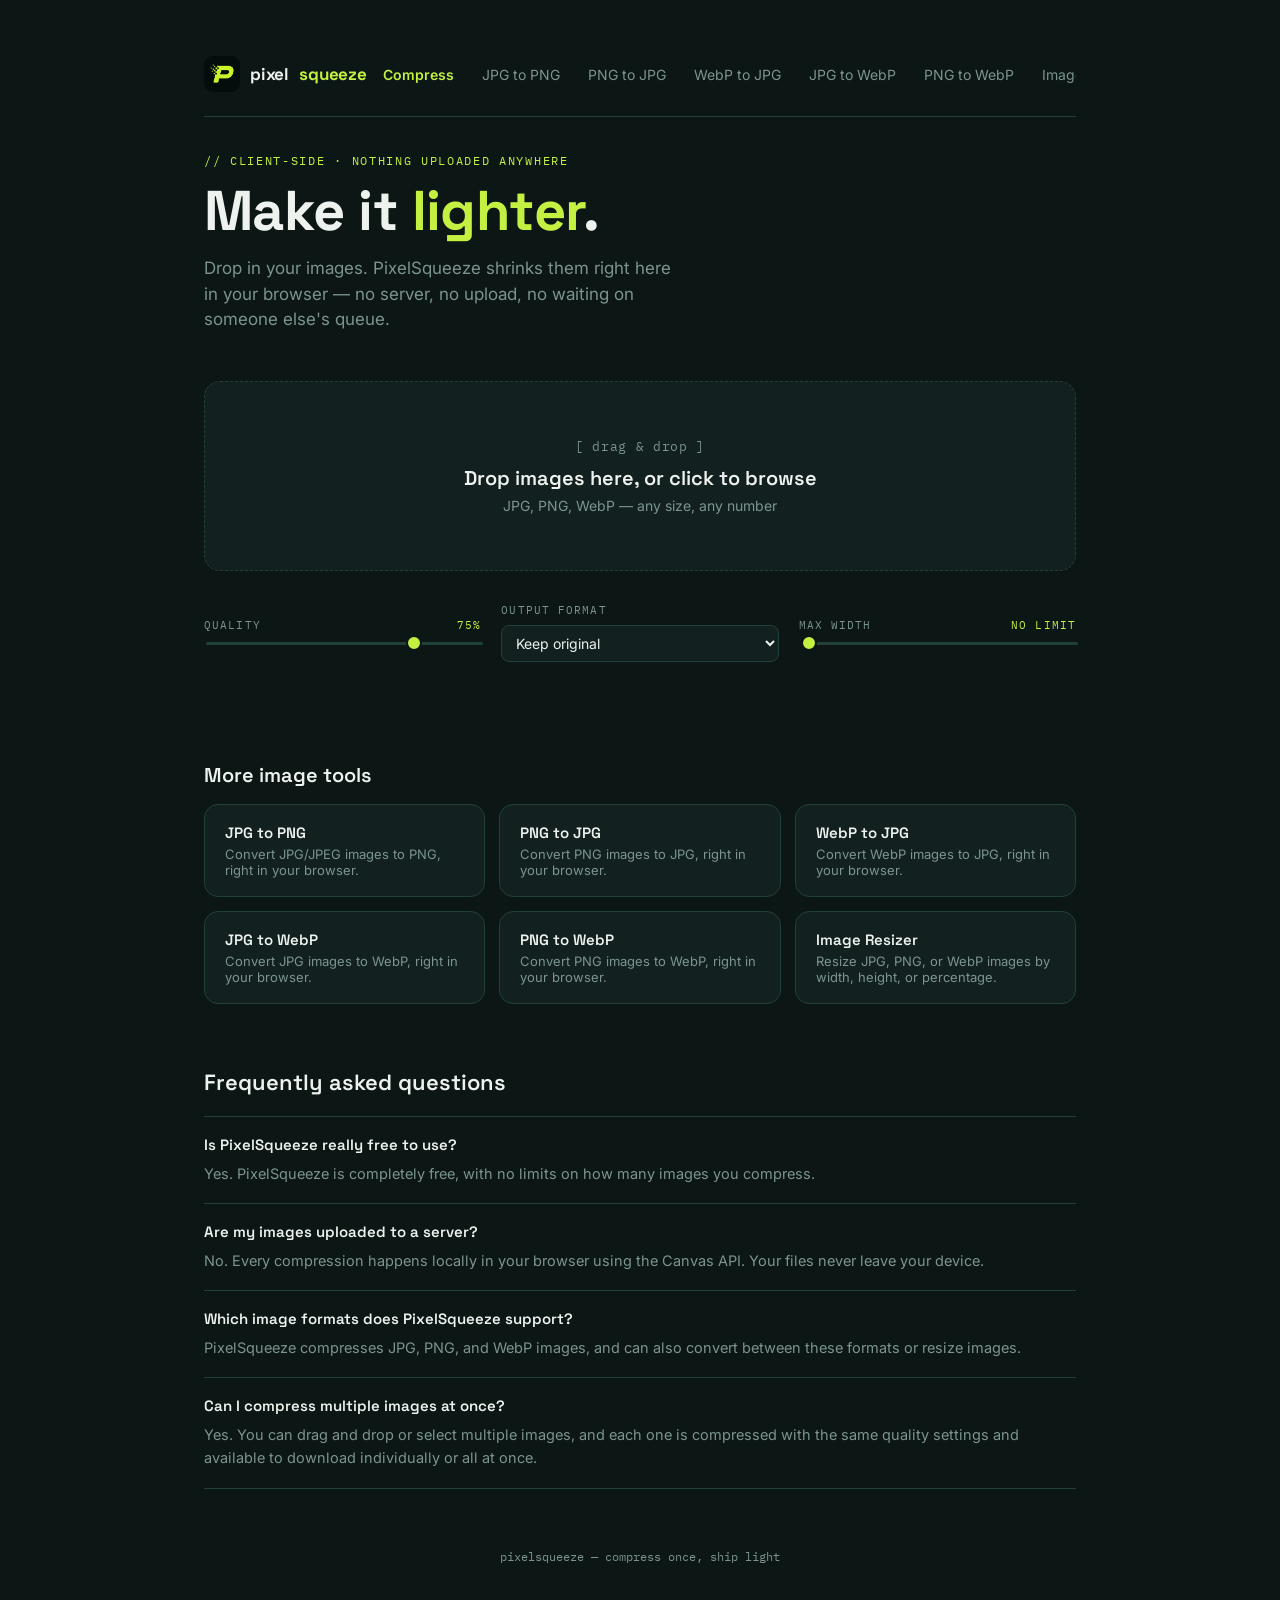
==== commit 16f49815: "Unify header and restore logo on all pages" ====
--- a/index.html
+++ b/index.html
@@ -3,6 +3,7 @@
 <head>
 <meta charset="UTF-8">
 <meta name="viewport" content="width=device-width, initial-scale=1.0">
+<link rel="icon" type="image/png" href="assets/favicon.png">
 <title>Free Online Image Compressor — Shrink JPG, PNG & WebP | PixelSqueeze</title>
 <meta name="description" content="Compress JPG, PNG, and WebP images for free, right in your browser. No uploads, no servers, no watermarks. Adjustable quality, resizing, and batch compression.">
 <link rel="canonical" href="https://pixelsqueeze.com/index.html">
@@ -122,28 +123,49 @@
     display:flex;
     justify-content:space-between;
     align-items:center;
-    padding-bottom:36px;
+    gap:16px;
+    padding-bottom:24px;
     margin-bottom:36px;
     border-bottom:1px solid var(--border);
   }
   .brand{
+    display:flex;
+    align-items:center;
+    gap:10px;
     font-family:'Space Grotesk',sans-serif;
     font-weight:700;
     font-size:17px;
     letter-spacing:-0.01em;
     text-decoration:none;
     color:var(--text);
+    flex-shrink:0;
   }
   .brand span{color:var(--accent);}
-  .nav-links{display:flex;gap:28px;}
+  .logo-img{
+    height:36px;
+    width:36px;
+    border-radius:9px;
+    display:block;
+    flex-shrink:0;
+  }
+  .nav-links{
+    display:flex;
+    gap:28px;
+    overflow-x:auto;
+    -webkit-overflow-scrolling:touch;
+    scrollbar-width:none;
+  }
+  .nav-links::-webkit-scrollbar{display:none;}
   .nav-links a{
     color:var(--muted);
     text-decoration:none;
     font-size:14px;
+    white-space:nowrap;
+    flex-shrink:0;
     transition:color .15s ease;
   }
   .nav-links a:hover{color:var(--text);}
-  .nav-links a.active{color:var(--accent);}
+  .nav-links a.active{color:var(--accent);font-weight:600;}
 
   header{margin-bottom:48px;}
   .eyebrow{
@@ -436,13 +458,29 @@
     margin:0 0 8px;
   }
   .faq-a{color:var(--muted);font-size:14.5px;line-height:1.6;margin:0;}
+
+  @media (max-width:640px){
+    nav{
+      flex-wrap:wrap;
+      row-gap:14px;
+      padding-bottom:18px;
+      margin-bottom:28px;
+    }
+    .brand{font-size:16px;}
+    .logo-img{height:32px;width:32px;}
+    .nav-links{
+      width:100%;
+      gap:18px;
+      justify-content:flex-start;
+    }
+  }
 </style>
 </head>
 <body>
 <div class="wrap">
 
   <nav>
-    <a href="index.html" class="brand">pixel<span>squeeze</span></a>
+    <a href="index.html" class="brand"><img src="assets/logo.png" alt="PixelSqueeze logo" class="logo-img" width="36" height="36">pixel<span>squeeze</span></a>
     <div class="nav-links">
       <a href="index.html" class="active">Compress</a>
       <a href="jpg-to-png.html">JPG to PNG</a>
